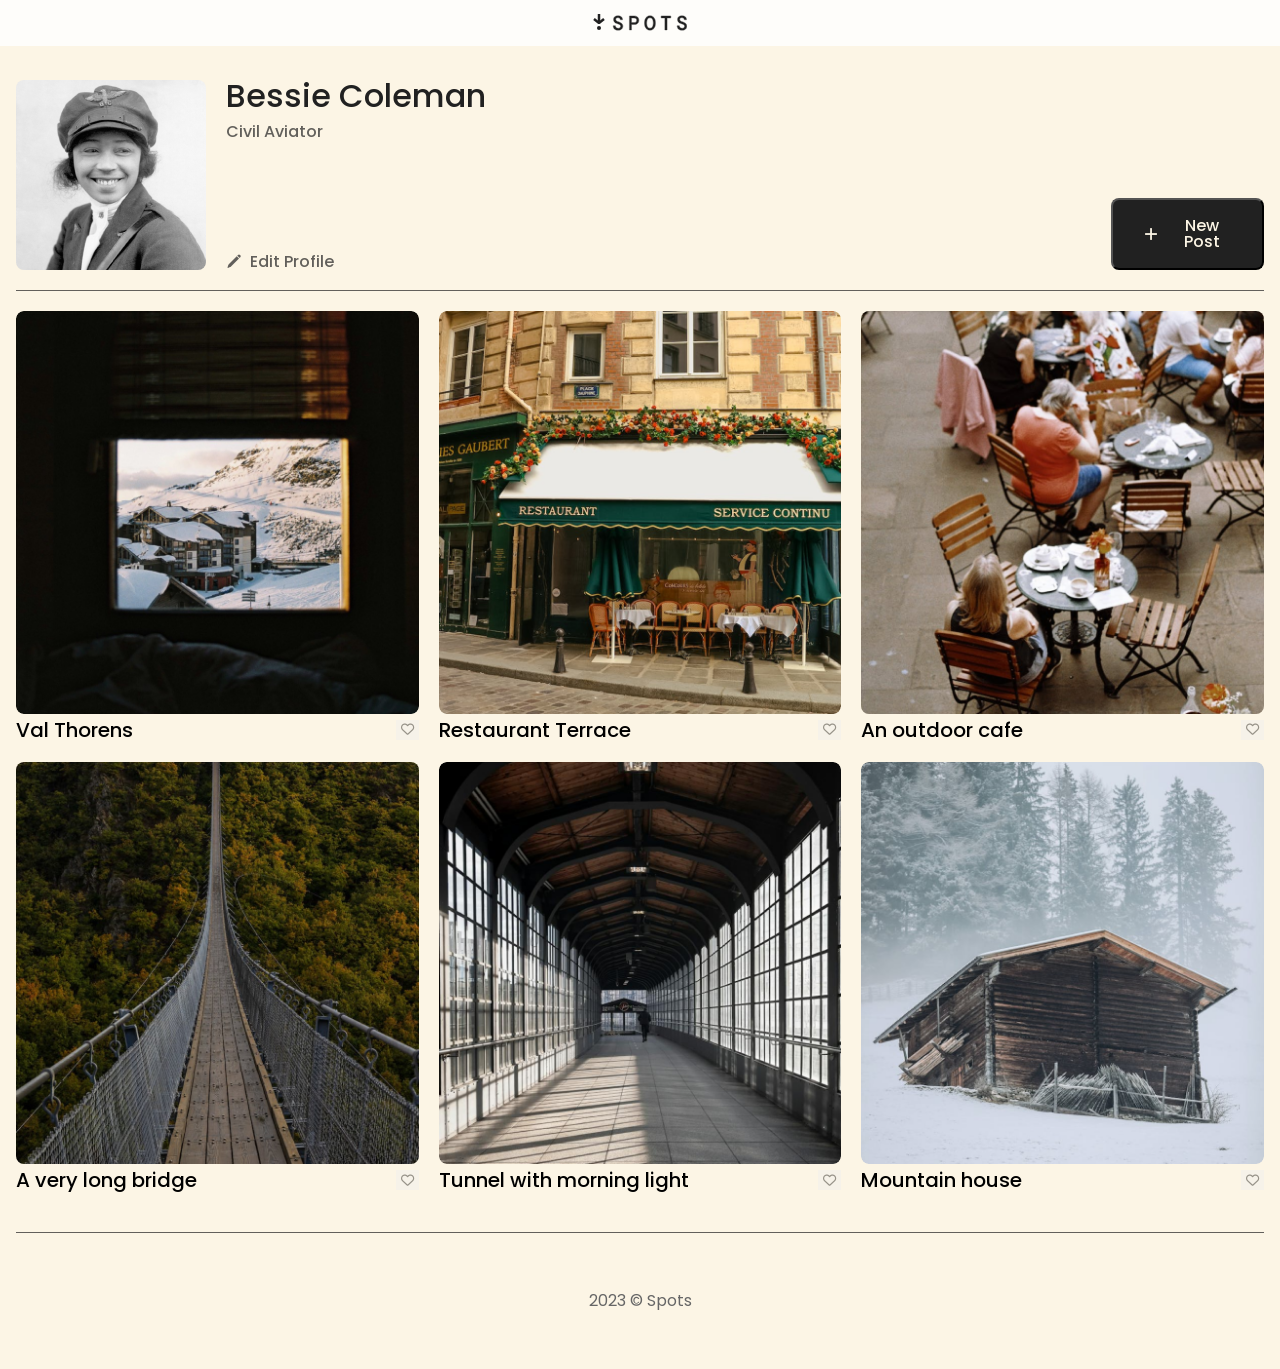
==== index.html @ f9b8aed2 "Review project (#8) * first commit  * ui update  * media queries" ====
<!DOCTYPE html>
<html lang="en">
<head>
    <meta charset="UTF-8">
    <meta name="viewport" content="width=device-width, initial-scale=1.0">
    <link rel="stylesheet" href="styles.css">
    <link href="https://fonts.googleapis.com/css2?family=Poppins:ital,wght@0,100;0,200;0,300;0,400;0,500;0,600;0,700;0,800;0,900;1,100;1,200;1,300;1,400;1,500;1,600;1,700;1,800;1,900&display=swap" rel="stylesheet">
    <link href="https://cdnjs.cloudflare.com/ajax/libs/font-awesome/6.4.0/css/all.min.css" rel="stylesheet">
    <title>SPOTS APP</title>
</head>

<body>
    <div class="header">
        <img src="./circle17icons/logo/Logo.svg" alt="cross">
    </div>

    <main class="container">
        <div class="profile-container">
            <div class="profile-card">
                <div class="profile-img">
                    <img src="./circle17icons/image icon(header)/image.png" alt="Bessie Coleman">
                </div>
                <div class="profile-info">
                    <div class="profile-name">
                        <h2 class="multiline-ellipsis">Bessie Coleman</h2>
                        <p class="multiline-ellipsis">Civil Aviator</p>
                    </div>
                    <a class="edit-link" href="#"><img src="./circle17icons/edit icon/edit icon.png" alt="edit"> <span>Edit Profile</span></a>
                </div>
            </div>
    
            <button class="new-post-button"> <img src="./circle17icons/plus icon/plus sign.png" alt="plus sign"> <span>New Post</span></button>
        </div>

    </main>

    <section class="container">
        <div class="posts-container">
            <div class="post-card">
                <div class="post-card-img">
                    <img src="./CIRCLE 17 PICTURES/PICTURES/Mask group.png" alt="post-1" class="post-img">
                </div>
                <div class="title-container">
                    <p class="post-name">Val Thorens</p>
                    <button class="like-btn"><i class="far fa-heart"></i></button>
                </div>
            </div>
            <div class="post-card">
                <div class="post-card-img">
                    <img src="./CIRCLE 17 PICTURES/PICTURES/Restaurant terrace.png" alt="post-2" class="post-img">
                </div>
                <div class="title-container">
                    <p class="post-name">Restaurant Terrace</p>
                    <button class="like-btn"><i class="far fa-heart"></i></button>
                </div>
            </div>
            <div class="post-card">
                <div class="post-card-img">
                    <img src="./CIRCLE 17 PICTURES/PICTURES/An outdoor cafe.png" alt="post-3" class="post-img">
                </div>
                <div class="title-container">
                    <p class="post-name">An outdoor cafe</p>
                    <button class="like-btn"><i class="far fa-heart"></i></button>
                </div>
            </div>
            <div class="post-card">
                <div class="post-card-img">
                    <img src="./CIRCLE 17 PICTURES/PICTURES/A very long bridge.png" alt="post-4" class="post-img">
                </div>
                <div class="title-container">
                    <p class="post-name">A very long bridge</p>
                    <button class="like-btn"><i class="far fa-heart"></i></button>
                </div>
            </div>
            <div class="post-card">
                <div class="post-card-img">
                    <img src="./CIRCLE 17 PICTURES/PICTURES/Tunnel with morning light.png" alt="post-5" class="post-img">                
                </div>
                <div class="title-container">
                    <p class="post-name">Tunnel with morning light</p>
                    <button class="like-btn"><i class="far fa-heart"></i></button>
                </div>
            </div>
            <div class=post-card>
                <div class="post-card-img">
                    <img src="./CIRCLE 17 PICTURES/PICTURES/Mountain house.png" alt="post-6" class="post-img">
                </div>
                <div class="title-container">
                    <p class="post-name">Mountain house</p>
                    <button class="like-btn"><i class="far fa-heart"></i></button>
                </div>
            </div>
        </div>
    </section>
    
    <footer>
        <div class="footer">
            <p>2023 &copy; Spots</p>
        </div>
    </footer>
    
</body>

</html>
---- styles.css ----
* {
  margin: 0;
  padding: 0;
  box-sizing: border-box;
}

:root {
  --common-font: "Poppins", sans-serif;
}

body {
  background-color: rgba(252, 245, 229, 1);
}

.header {
  margin-bottom: 34px;
  background-color: rgba(255, 255, 255, 0.8);
  border-bottom: 1px;
}

.header img {
  display: block;
  margin: auto;
  padding: 10px 80px;
}

.container {
  max-width: 1280px;
  margin: 0 auto;
  padding: 0 16px;
}

.profile-container {
  padding-bottom: 20px;
  display: flex;
  justify-content: space-between;
  border-bottom: 1px solid rgba(33, 33, 33, 0.7);
}

.profile-card {
  display: flex;
  gap: 20px;
}

.profile-img {
  max-width: 190px;
  max-height: 190px;
  min-width: 80px;
  min-height: 80px;
}

.profile-img img {
  width: 100%;
  height: 100%;
  border-radius: 8px;
}

.profile-info {
  display: flex;
  flex-direction: column;
  justify-content: space-between;
}

.profile-name {
  display: flex;
  flex-direction: column;
  gap: 12px;
  font-family: var(--common-font);
}

.profile-name h2 {
  max-width: 350px;
  font-weight: 500;
  font-size: 32px;
  line-height: 100%;
  color: rgba(33, 33, 33, 1);
}

.profile-name p {
  max-width: 350px;
  font-weight: 500;
  font-size: 16px;
  line-height: 100%;
  color: rgba(33, 33, 33, 0.7);
}

.multiline-ellipsis {
  display: -webkit-box;
  -webkit-line-clamp: 3;
  -webkit-box-orient: vertical;
  overflow: hidden;
  text-overflow: ellipsis;
}

.edit-link {
  display: flex;
  gap: 8px;
  opacity: 70%;
  text-decoration: none;
}

.edit-link span {
  font-family: var(--common-font);
  font-weight: 500;
  font-size: 16px;
  line-height: 100%;
  color: rgba(33, 33, 33, 1);
}

.edit-link:hover {
  color: #000;
  opacity: 100%;
  transition: ease-in-out 0.2s;
}

.new-post-button {
  padding: 18px 24px 18px 32px;
  align-self: flex-end;
  display: flex;
  gap: 8px;
  align-items: center;
  justify-content: center;
  background-color: #212121;
  color: #fff;
  border-radius: 8px;
  cursor: pointer;
}

.new-post-button:hover {
  opacity: 80%;
  transition: ease-in-out 0.2s;
}

.new-post-button span {
  width: 73px;
  font-family: var(--common-font);
  font-weight: 500;
  font-size: 16px;
  line-height: 100%;
  color: #fcf5e5;
  text-decoration: none;
}

.new-post-button img {
  width: 12px;
  height: 12px;
}


/* Main container */
.posts-container {
  padding: 20px 0 40px;
  display: grid;
  grid-template-columns: repeat(auto-fit, minmax(300px,1fr));
  border-bottom: 1px solid rgba(33, 33, 33, 0.7);
  gap: 20px;
}

.post-img {
  border-radius: 8px;
}

.post-img {
  width: 100%;
  height: 100%;
  border-radius: 8px;
}

.title-container {
  display: flex;
  justify-content: space-between;
  gap: 12px;
}

.like-btn {
  width: 23px;
  height: 20px;
  opacity: 40%;
  align-self: center;
  border: none;
}

.like-btn:hover {
  opacity: 100%;
}

.post-name {
  font-family: var(--common-font);
  font-size: 20px;
  font-weight: 500;
  line-height: 120%;
}

/* Footer styling */
footer {
margin: 60px auto;
color: #666;
text-align: center;
font-family: var(--common-font);
font-weight: 400;
font-size: 16px;
line-height: 100%;
}

/* media queries for mobile responsiveness */

@media screen and (max-width: 560px) {
  .profile-container {
    flex-direction: column;
    align-items: center;
    gap: 12px;
  }
  
  .profile-card {
    flex-direction: column;
    align-items: center;
  }

  .profile-info {
    align-items: center;
    gap: 30px;
  }

  .profile-name {
    align-items: center;
    text-align: center;
  }

  .profile-name h2 {
    font-size: 20px;
  }

  .new-post-button {
    width: 100%;
  }
}

@media screen and (max-width: 414px) {
  .posts-container {
    grid-template-columns: 1fr;
  }
  
  .post-name {
    font-size: 16px;
  }
}
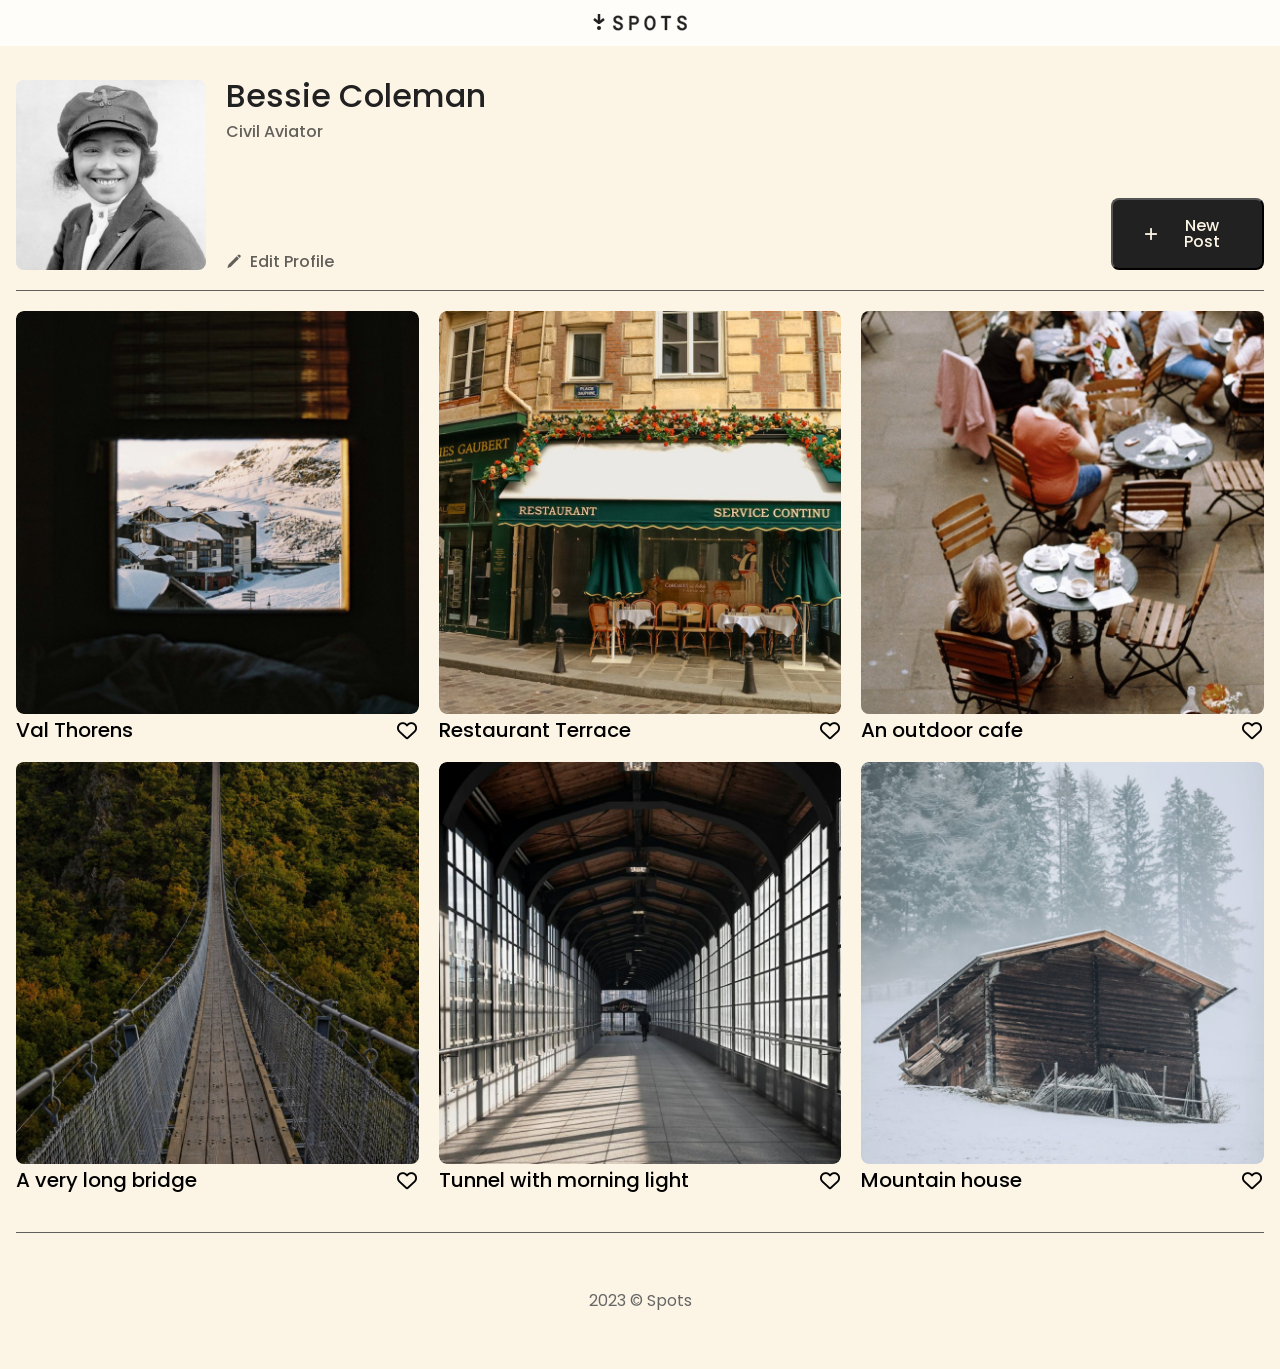
==== commit 2c59a015: "Made some changes to the like icon to fix the background and also added the toggle for the heart (#1" ====
--- a/index.html
+++ b/index.html
@@ -42,7 +42,8 @@
                 </div>
                 <div class="title-container">
                     <p class="post-name">Val Thorens</p>
-                    <button class="like-btn"><i class="far fa-heart"></i></button>
+                    <button class="like-btn"><i class="fa-regular fa-heart like-btn"></i>
+</button>
                 </div>
             </div>
             <div class="post-card">
@@ -51,7 +52,8 @@
                 </div>
                 <div class="title-container">
                     <p class="post-name">Restaurant Terrace</p>
-                    <button class="like-btn"><i class="far fa-heart"></i></button>
+                    <button class="like-btn"><i class="fa-regular fa-heart like-btn"></i>
+</button>
                 </div>
             </div>
             <div class="post-card">
@@ -60,7 +62,8 @@
                 </div>
                 <div class="title-container">
                     <p class="post-name">An outdoor cafe</p>
-                    <button class="like-btn"><i class="far fa-heart"></i></button>
+                    <button class="like-btn"><i class="fa-regular fa-heart like-btn"></i>
+</button>
                 </div>
             </div>
             <div class="post-card">
@@ -69,7 +72,8 @@
                 </div>
                 <div class="title-container">
                     <p class="post-name">A very long bridge</p>
-                    <button class="like-btn"><i class="far fa-heart"></i></button>
+                    <button class="like-btn"><i class="fa-regular fa-heart like-btn"></i>
+</button>
                 </div>
             </div>
             <div class="post-card">
@@ -78,7 +82,8 @@
                 </div>
                 <div class="title-container">
                     <p class="post-name">Tunnel with morning light</p>
-                    <button class="like-btn"><i class="far fa-heart"></i></button>
+                    <button class="like-btn"><i class="fa-regular fa-heart like-btn"></i>
+</button>
                 </div>
             </div>
             <div class=post-card>
@@ -87,7 +92,8 @@
                 </div>
                 <div class="title-container">
                     <p class="post-name">Mountain house</p>
-                    <button class="like-btn"><i class="far fa-heart"></i></button>
+                    <button class="like-btn"><i class="fa-regular fa-heart like-btn"></i>
+</button>
                 </div>
             </div>
         </div>
@@ -98,7 +104,6 @@
             <p>2023 &copy; Spots</p>
         </div>
     </footer>
-    
-</body>
-
-</html>+    <script src="script.js"></script>
+    </body>
+    </html>
--- a/styles.css
+++ b/styles.css
@@ -176,9 +176,10 @@
 .like-btn {
   width: 23px;
   height: 20px;
-  opacity: 40%;
-  align-self: center;
+  align-self: center; /* removed the opacity feature to make it stay red after it has been clicked */
   border: none;
+  background:none;
+  font-size: 20px;
 }
 
 .like-btn:hover {
@@ -245,3 +246,10 @@
     font-size: 16px;
   }
 }
+
+
+
+
+
+
+
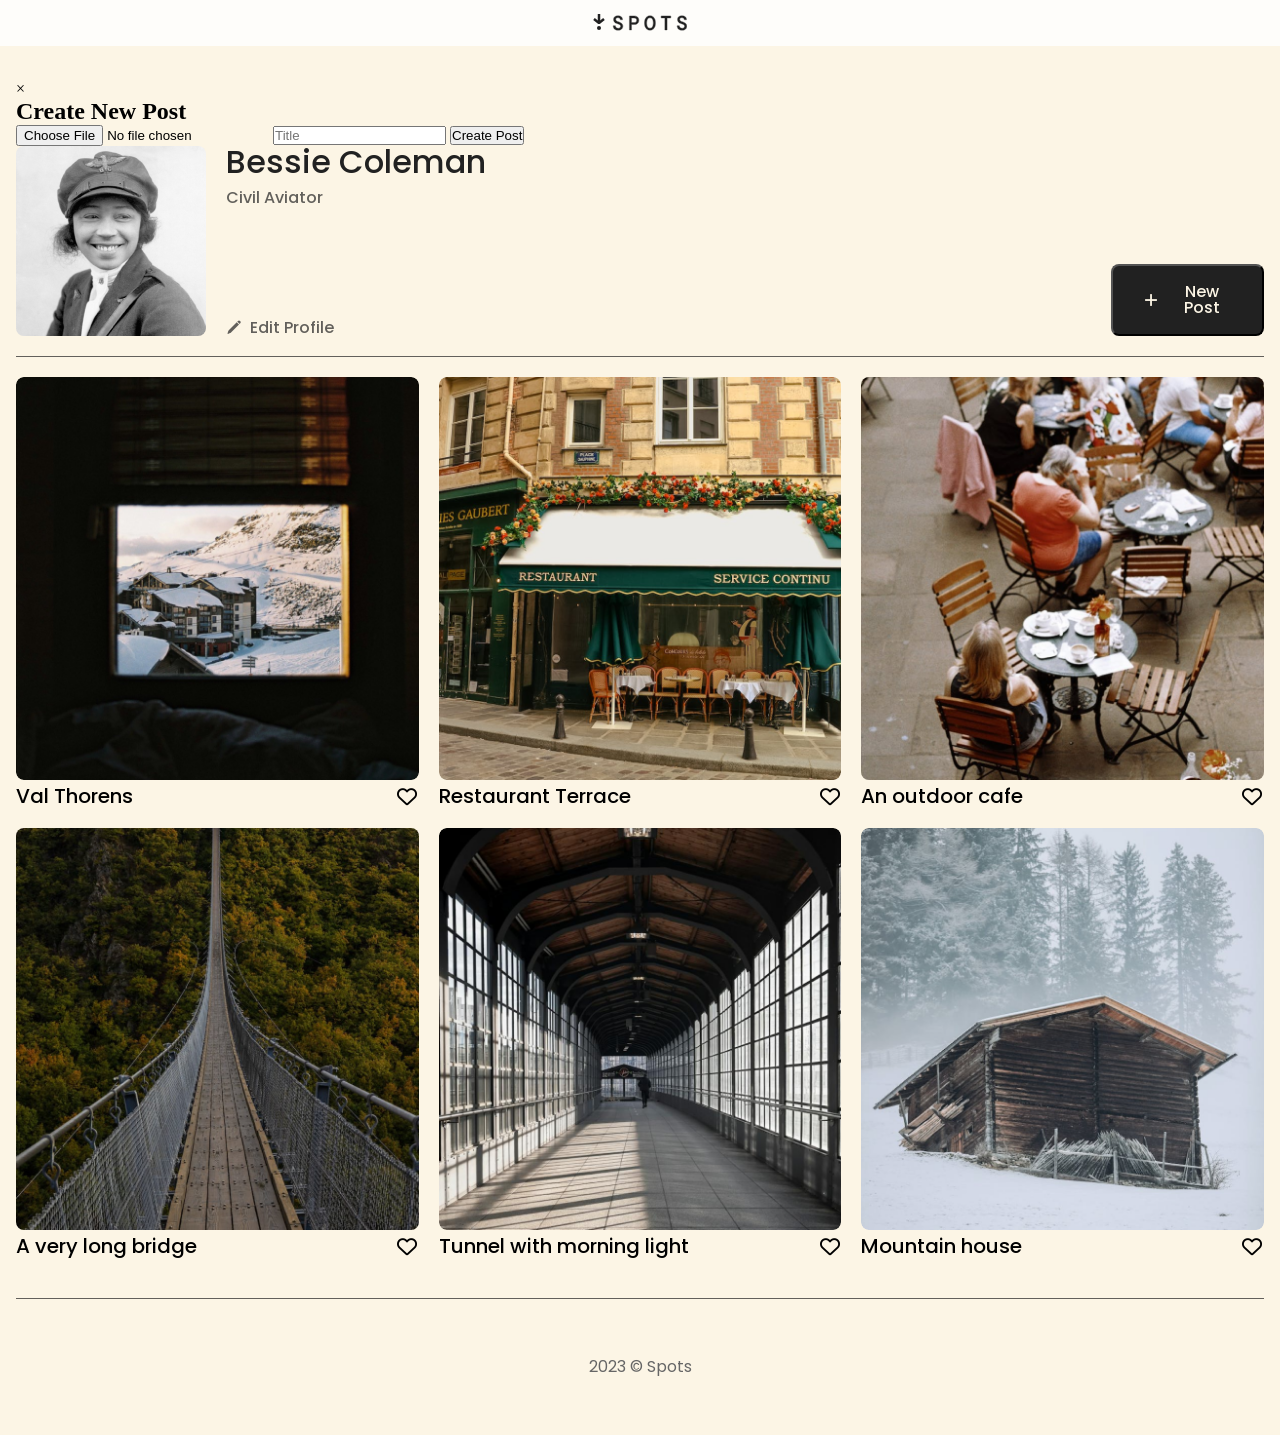
==== commit e9befb51: "html code for new posts added (#10)" ====
--- a/index.html
+++ b/index.html
@@ -15,6 +15,18 @@
     </div>
 
     <main class="container">
+        <!-- New Post Modal -->
+    <div id="newPostModal" class="modal">
+        <div class="modal-content">
+            <span class="close">&times;</span>
+            <h2>Create New Post</h2>
+            <form id="newPostForm">
+                <input type="file" id="postImage" accept="image/*" required>
+                <input type="text" id="postTitle" placeholder="Title" required>
+                <button type="submit">Create Post</button>
+            </form>
+        </div>
+    </div>
         <div class="profile-container">
             <div class="profile-card">
                 <div class="profile-img">
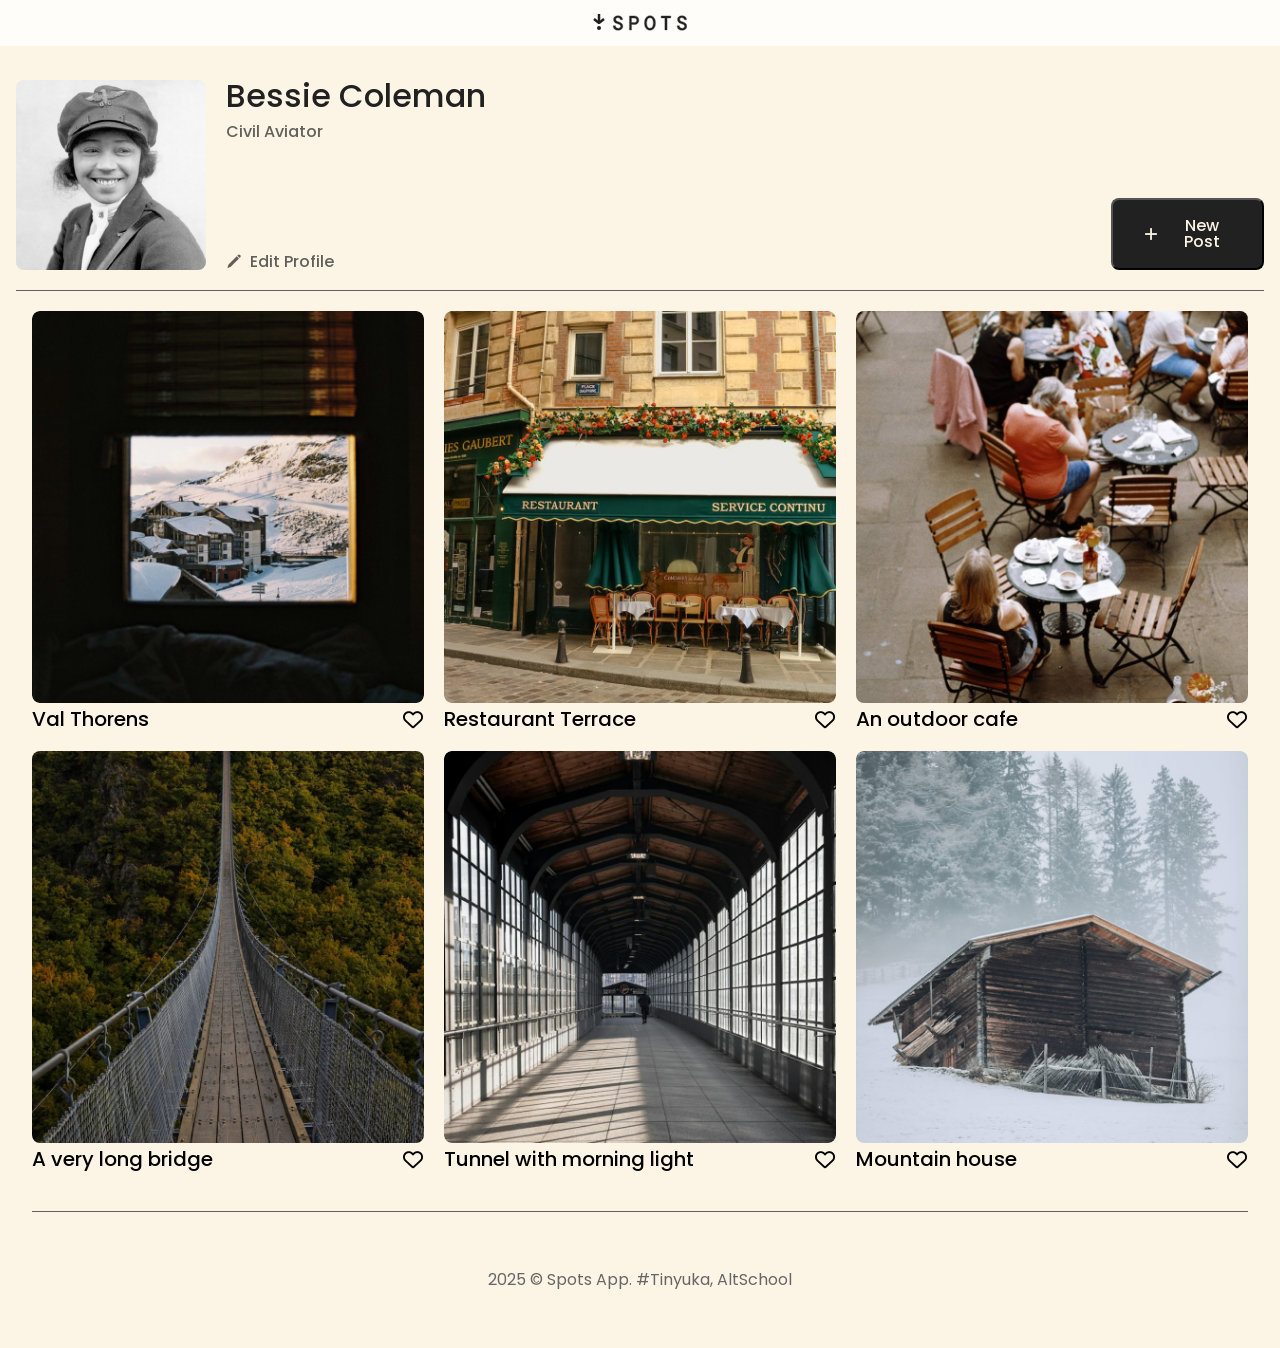
==== commit c4296ac8: "Newpostbtn/fix (#15) * added new post functionality  * fixed modal not working for new post btn  * u" ====
--- a/index.html
+++ b/index.html
@@ -3,50 +3,43 @@
 <head>
     <meta charset="UTF-8">
     <meta name="viewport" content="width=device-width, initial-scale=1.0">
-    <link rel="stylesheet" href="styles.css">
-    <link href="https://fonts.googleapis.com/css2?family=Poppins:ital,wght@0,100;0,200;0,300;0,400;0,500;0,600;0,700;0,800;0,900;1,100;1,200;1,300;1,400;1,500;1,600;1,700;1,800;1,900&display=swap" rel="stylesheet">
-    <link href="https://cdnjs.cloudflare.com/ajax/libs/font-awesome/6.4.0/css/all.min.css" rel="stylesheet">
+    <link rel="stylesheet" href="https://cdnjs.cloudflare.com/ajax/libs/font-awesome/6.4.0/css/all.min.css">
+    <link href="https://fonts.googleapis.com/css2?family=Poppins:wght@100;900&display=swap" rel="stylesheet">
+    <link rel="stylesheet" href="./styles.css">
     <title>SPOTS APP</title>
 </head>
-
 <body>
     <div class="header">
-        <img src="./circle17icons/logo/Logo.svg" alt="cross">
+        <img src="./circle17icons/logo/Logo.svg" alt="Spots Logo">
     </div>
 
     <main class="container">
-        <!-- New Post Modal -->
-    <div id="newPostModal" class="modal">
-        <div class="modal-content">
-            <span class="close">&times;</span>
-            <h2>Create New Post</h2>
-            <form id="newPostForm">
-                <input type="file" id="postImage" accept="image/*" required>
-                <input type="text" id="postTitle" placeholder="Title" required>
-                <button type="submit">Create Post</button>
-            </form>
-        </div>
-    </div>
         <div class="profile-container">
             <div class="profile-card">
                 <div class="profile-img">
-                    <img src="./circle17icons/image icon(header)/image.png" alt="Bessie Coleman">
+                    <img src="./circle17icons/image icon(header)/image.png" alt="Profile Image">
                 </div>
                 <div class="profile-info">
                     <div class="profile-name">
                         <h2 class="multiline-ellipsis">Bessie Coleman</h2>
                         <p class="multiline-ellipsis">Civil Aviator</p>
                     </div>
-                    <a class="edit-link" href="#"><img src="./circle17icons/edit icon/edit icon.png" alt="edit"> <span>Edit Profile</span></a>
+                    <!-- Edit profile link -->
+                    <a class="edit-link" href="#" id="editProfileBtn">
+                        <img src="./circle17icons/edit icon/edit icon.png" alt="Edit Icon">
+                        <span>Edit Profile</span>
+                    </a>
                 </div>
             </div>
-    
-            <button class="new-post-button"> <img src="./circle17icons/plus icon/plus sign.png" alt="plus sign"> <span>New Post</span></button>
+            <!-- New Post Btn -->
+            <button class="new-post-button" id="newPostBtn">
+                <img src="./circle17icons/plus icon/plus sign.png" alt="Plus Icon">
+                <span>New Post</span>
+            </button>
         </div>
 
-    </main>
-
-    <section class="container">
+        <!-- This part needs to be deleted -->
+<section class="container">
         <div class="posts-container">
             <div class="post-card">
                 <div class="post-card-img">
@@ -110,12 +103,31 @@
             </div>
         </div>
     </section>
-    
+<!-- End of section to be deleted -->
+
+
+
+        <!-- New Post Modal -->
+    <div id="newPostModal" class="modal">
+        <div class="modal-content">
+            <span class="close">&times;</span>
+
+            <!-- Create New Post -->
+            <h2>Create New Post</h2>
+            <form id="newPostForm">
+                <input type="file" id="postImage" accept="image/*" required>
+                <input type="text" id="postTitle" placeholder="Title" required>
+                <button type="submit">Create Post</button>
+            </form>
+        </div>
+    </div>
+
     <footer>
         <div class="footer">
-            <p>2023 &copy; Spots</p>
+            <p>2025 &copy; Spots App. #Tinyuka, AltSchool</p>
         </div>
     </footer>
-    <script src="script.js"></script>
-    </body>
-    </html>+
+    <script src="./script.js"></script>
+</body>
+</html>
--- a/styles.css
+++ b/styles.css
@@ -87,7 +87,7 @@
 
 .multiline-ellipsis {
   display: -webkit-box;
-  -webkit-line-clamp: 3;
+  -webkit-line-lamp: 3;
   -webkit-box-orient: vertical;
   overflow: hidden;
   text-overflow: ellipsis;
@@ -247,9 +247,79 @@
   }
 }
 
-
-
-
-
-
-
+/* Modal Styles */
+        .modal {
+            display: none;
+            position: fixed;
+            z-index: 100;
+            left: 0;
+            top: 0;
+            width: 100%;
+            height: 100%;
+            background-color: rgba(0,0,0,0.7);
+        }
+
+        .modal-content {
+            background-color: #fcf5e5;
+            margin: 10% auto;
+            padding: 25px;
+            border-radius: 8px;
+            width: 90%;
+            max-width: 500px;
+            position: relative;
+        }
+
+        .close {
+            position: absolute;
+            right: 20px;
+            top: 15px;
+            font-size: 28px;
+            font-weight: bold;
+            color: #aaa;
+            cursor: pointer;
+        }
+
+        .close:hover {
+            color: #333;
+        }
+
+        .modal h2 {
+            margin-bottom: 20px;
+            color: #212121;
+        }
+
+        .modal form {
+            display: flex;
+            flex-direction: column;
+            gap: 15px;
+        }
+
+        .modal input {
+            padding: 12px;
+            border: 1px solid #ddd;
+            border-radius: 4px;
+            font-family: inherit;
+        }
+
+        .modal button[type="submit"] {
+            padding: 12px;
+            background-color: #212121;
+            color: white;
+            border: none;
+            border-radius: 4px;
+            cursor: pointer;
+            font-family: inherit;
+        }
+
+        @media (max-width: 768px) {           
+            .modal-content {
+                margin: 20% auto;
+                width: 95%;
+            }
+        }
+
+
+
+
+
+
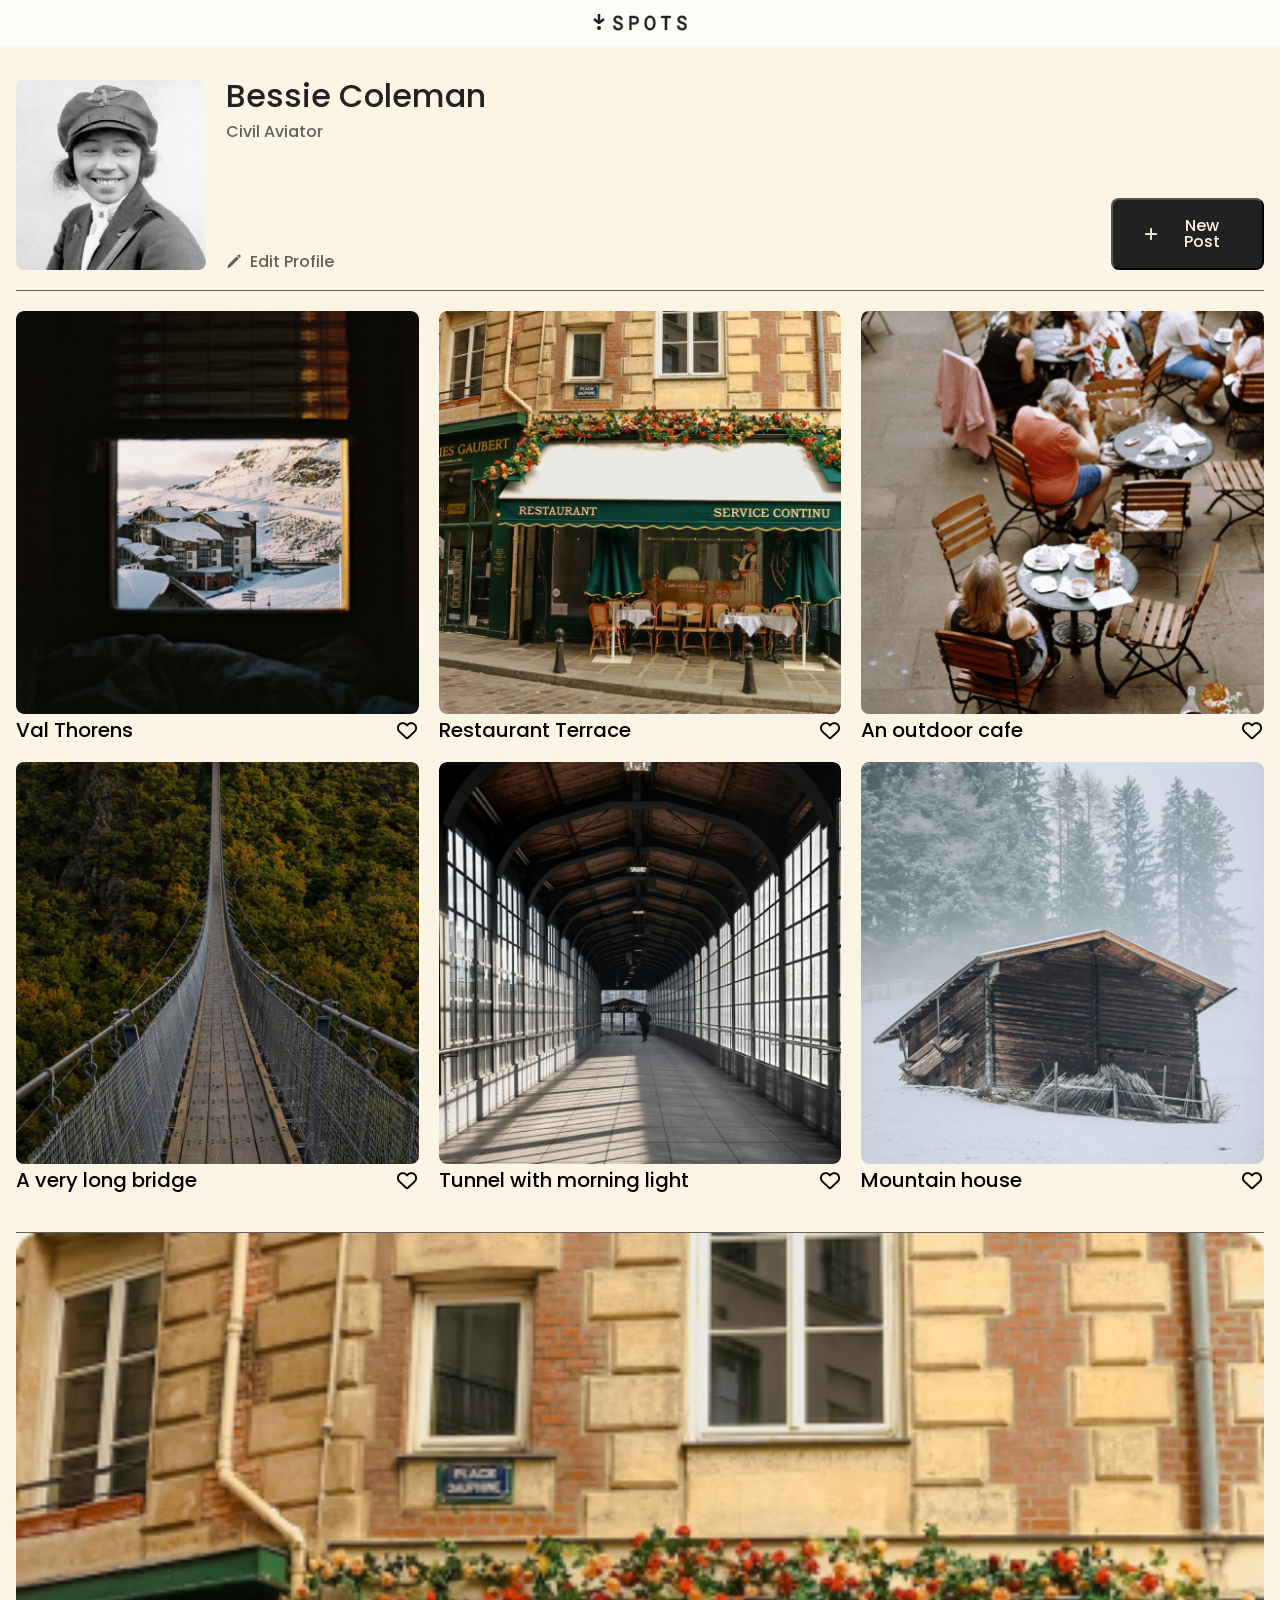
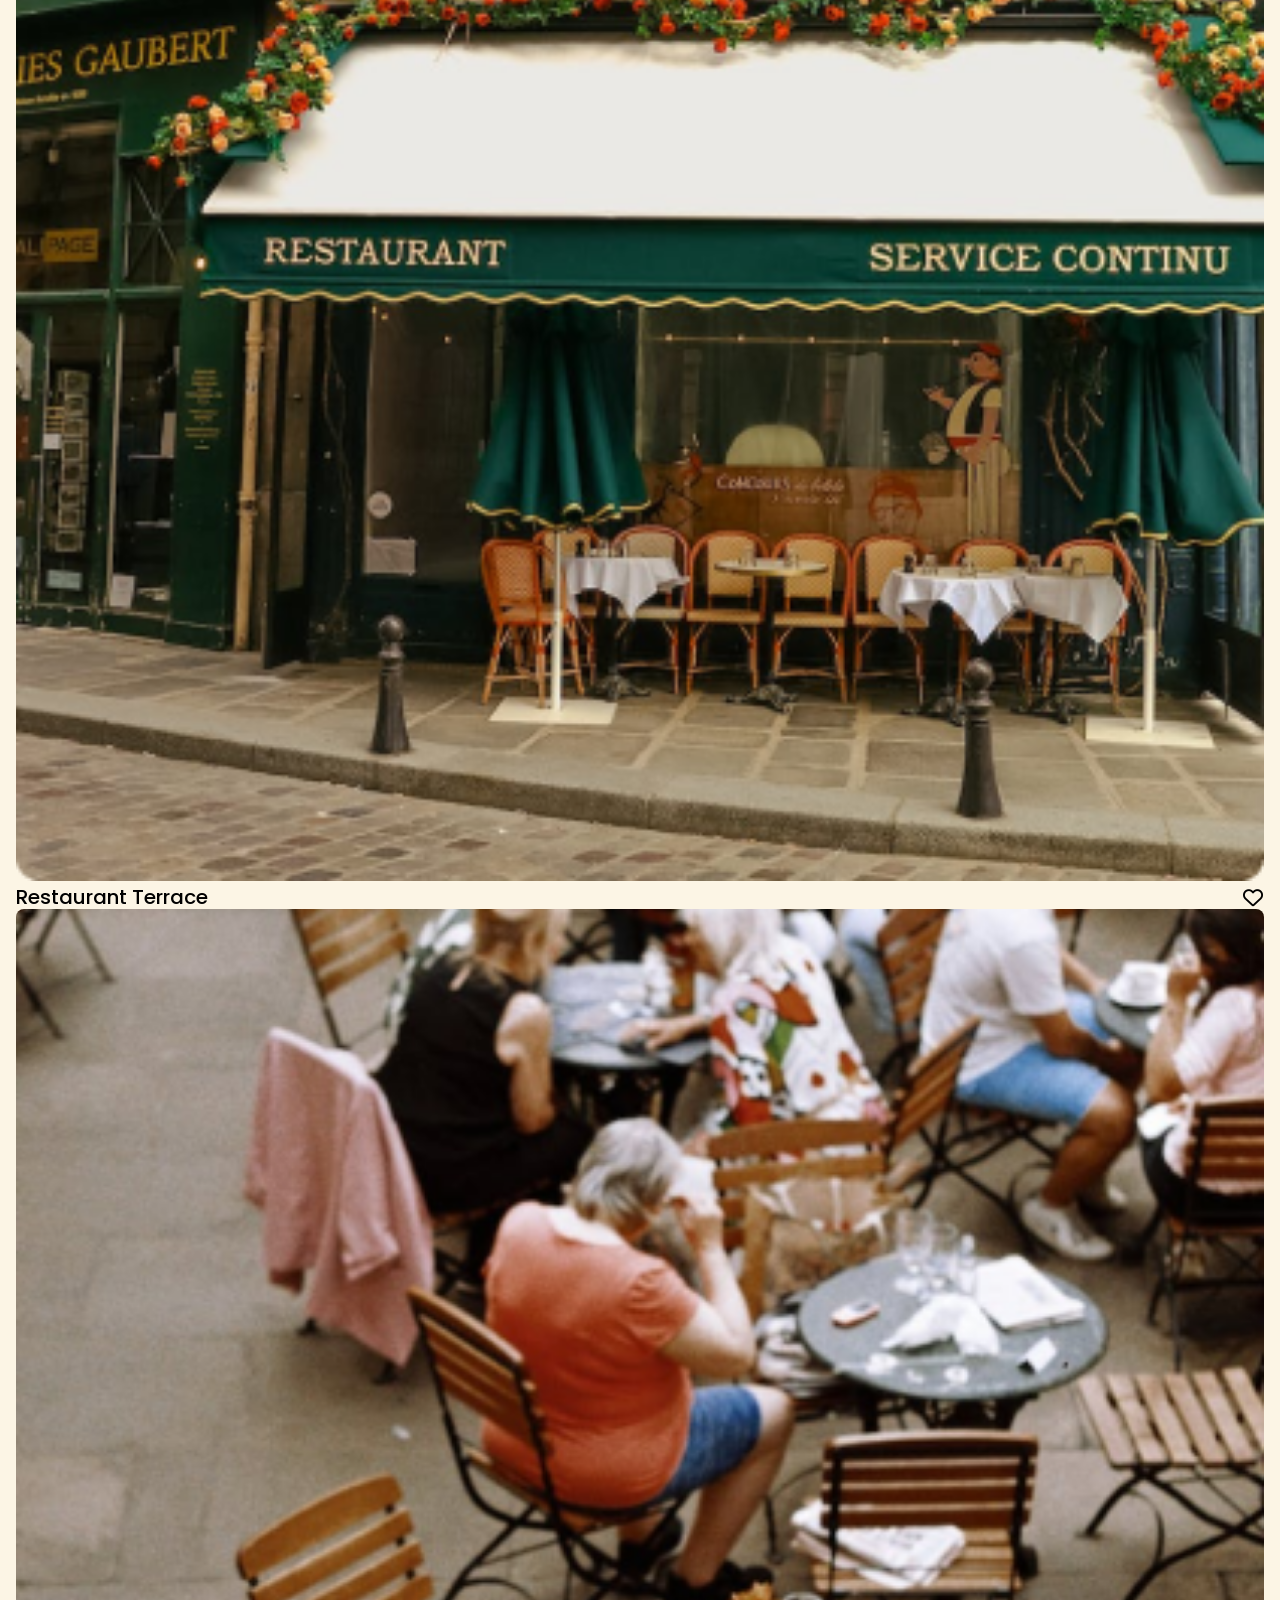
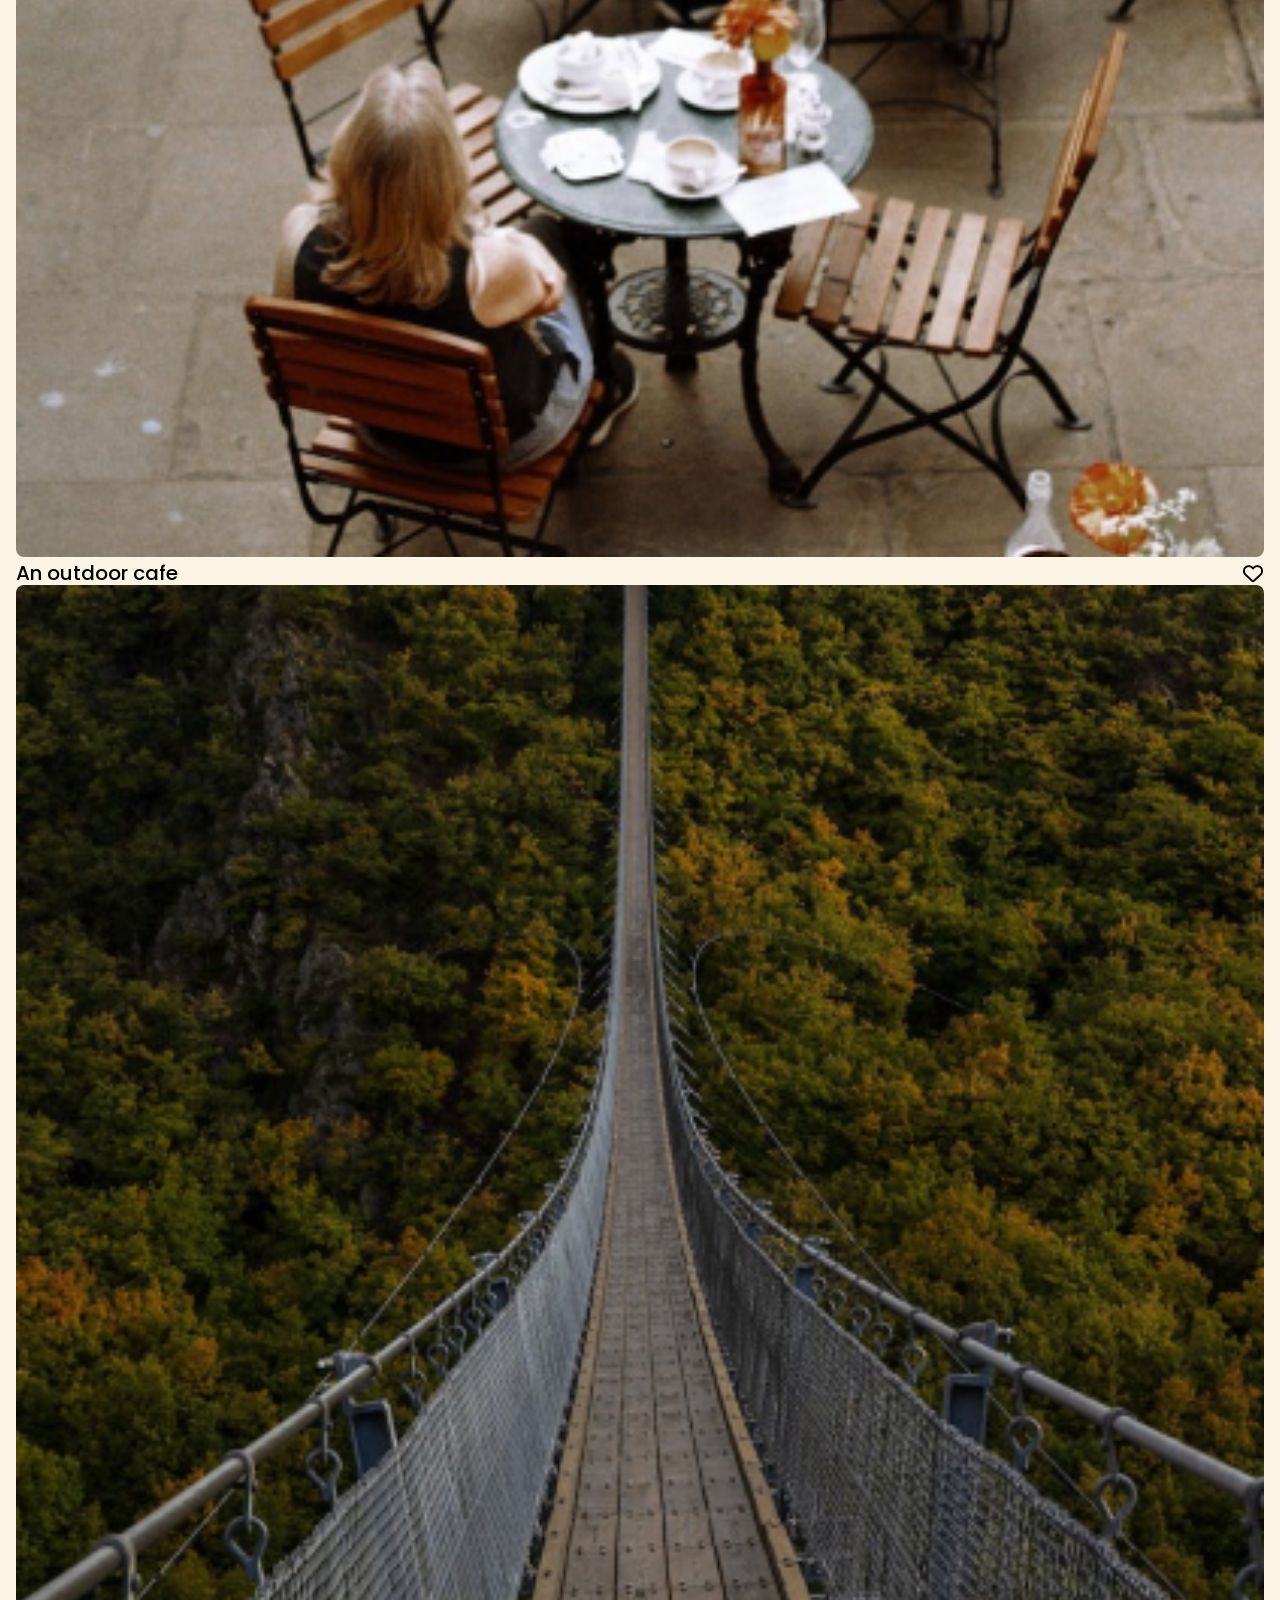
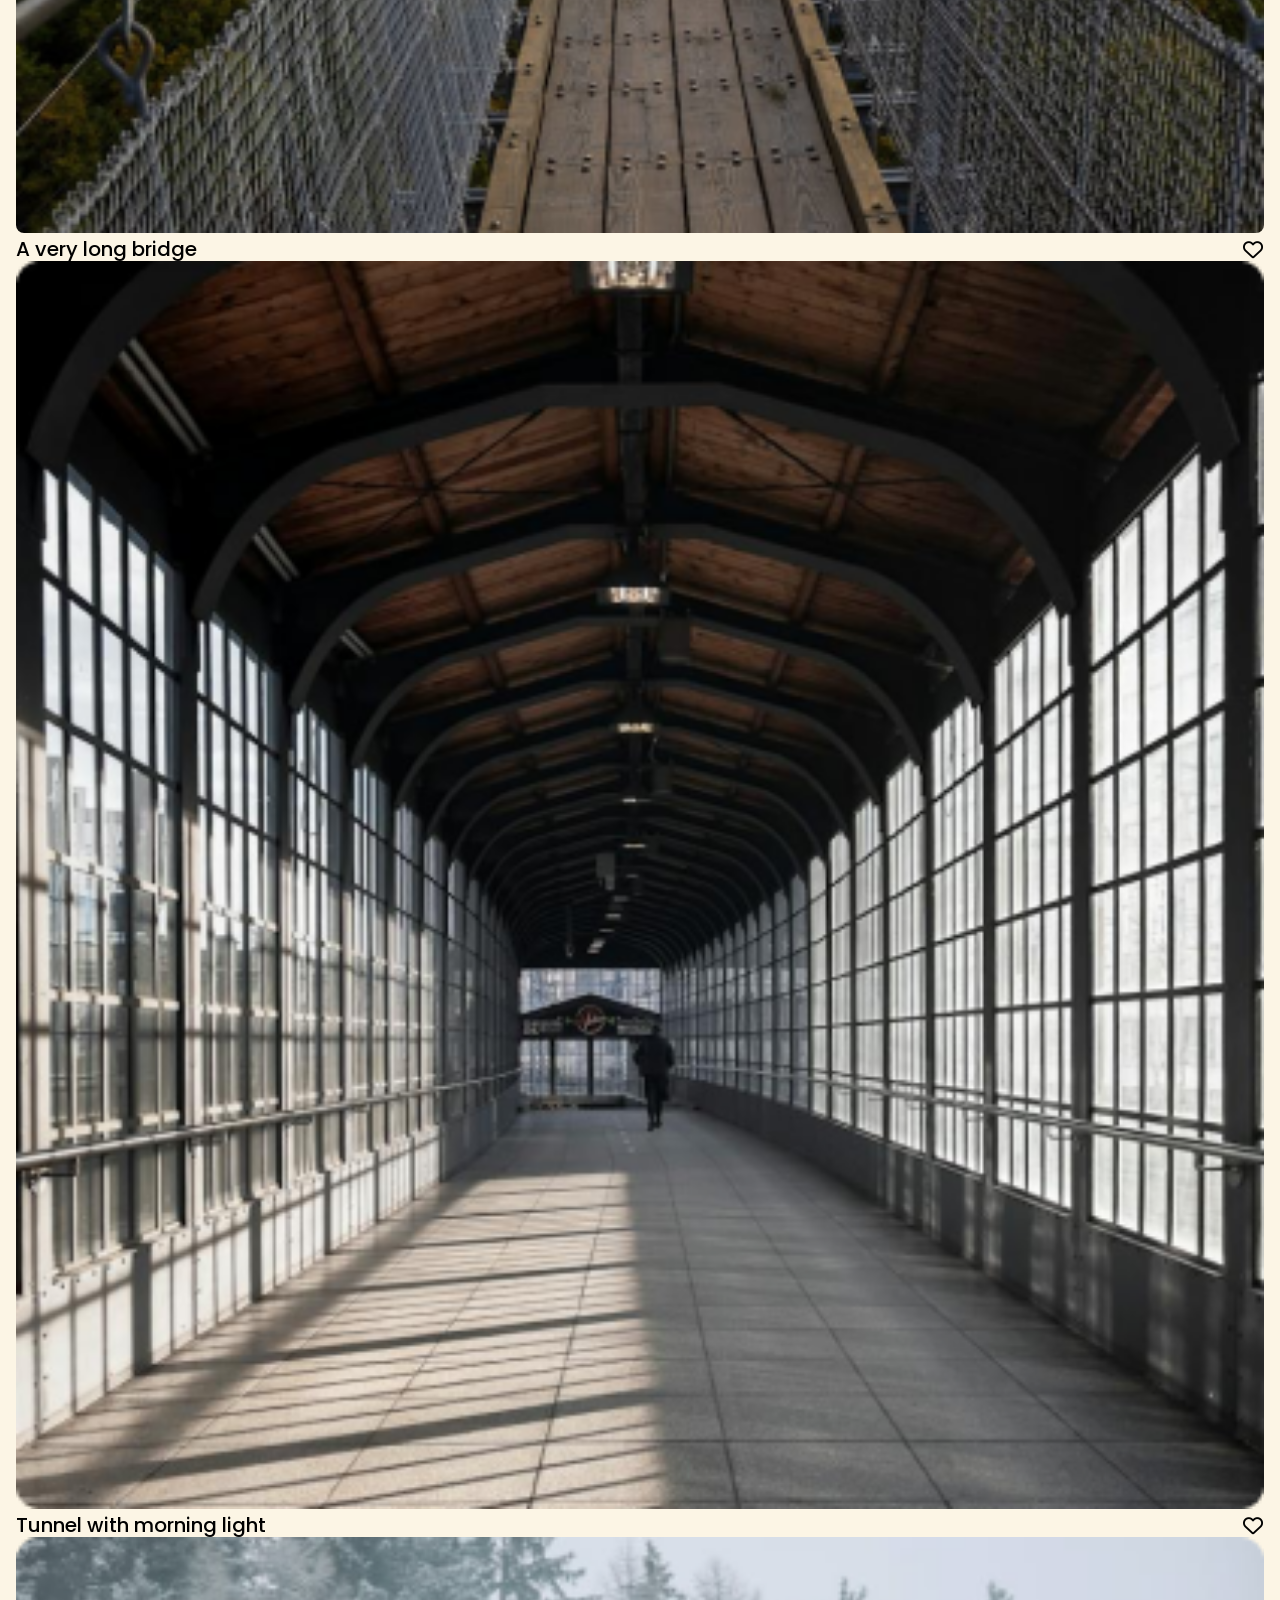
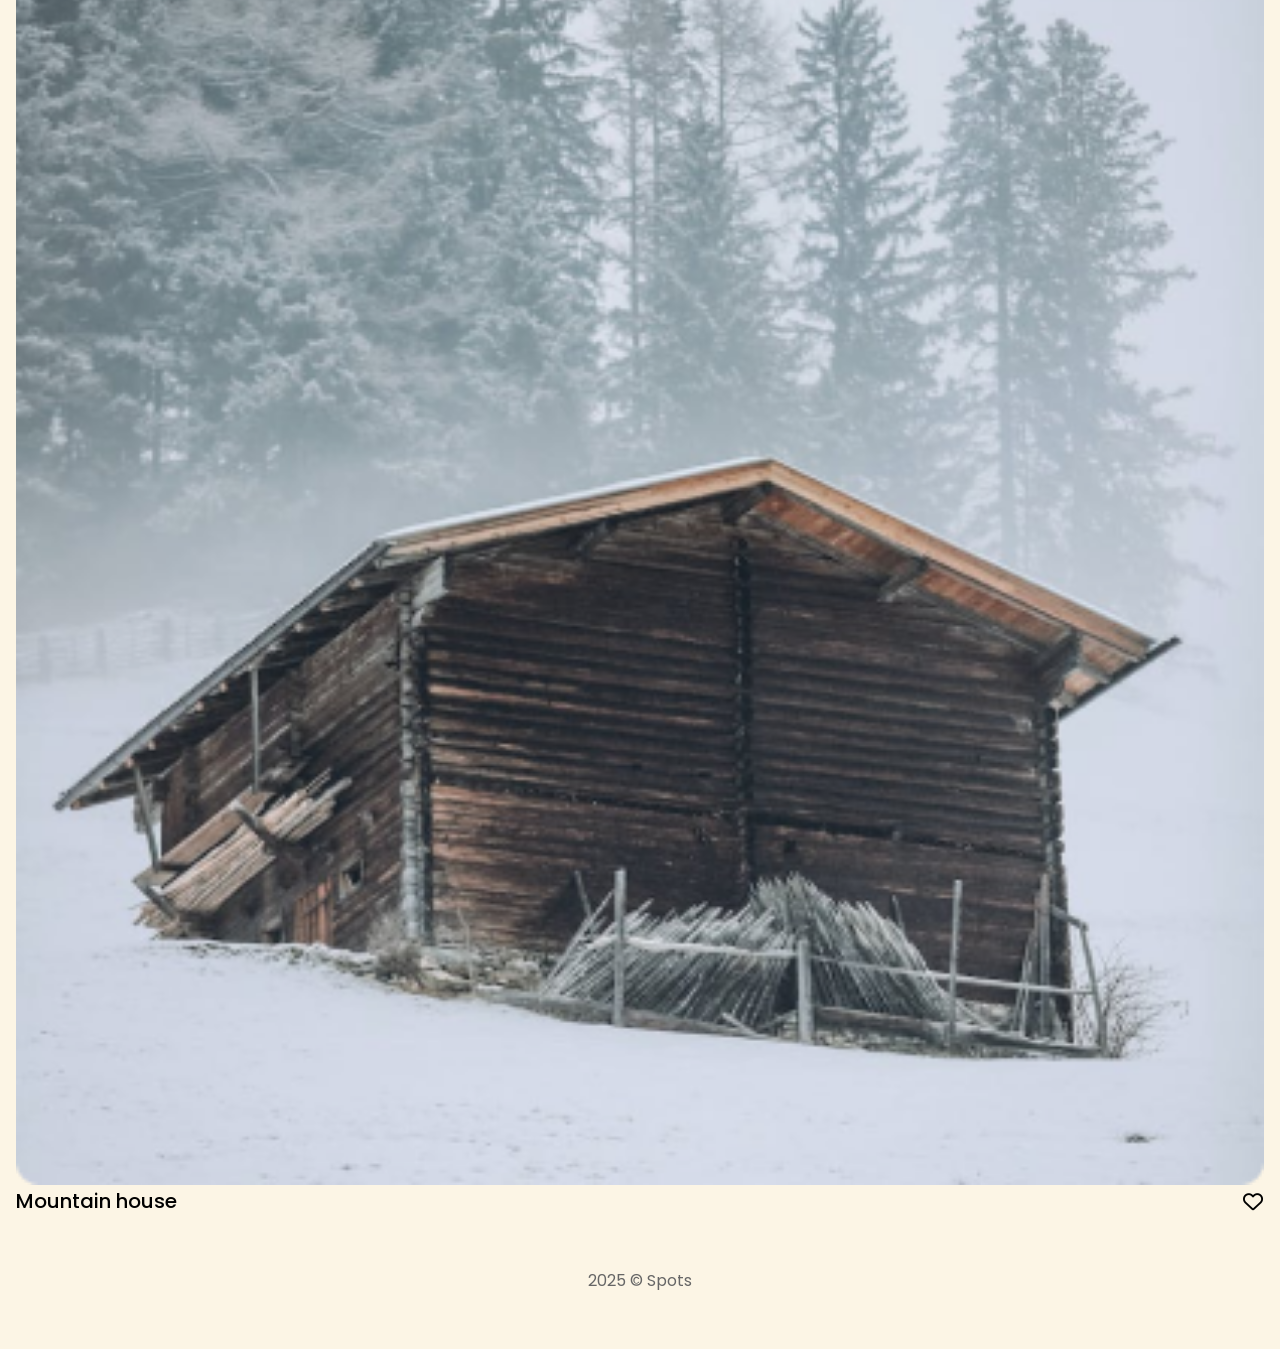
==== commit f7f1aa4d: "Add Image Modal Preview Feature. (#13) * Added image preview  * Resolved merge conflicts  * Resolved" ====
--- a/index.html
+++ b/index.html
@@ -1,16 +1,24 @@
 <!DOCTYPE html>
 <html lang="en">
-<head>
-    <meta charset="UTF-8">
-    <meta name="viewport" content="width=device-width, initial-scale=1.0">
-    <link rel="stylesheet" href="https://cdnjs.cloudflare.com/ajax/libs/font-awesome/6.4.0/css/all.min.css">
-    <link href="https://fonts.googleapis.com/css2?family=Poppins:wght@100;900&display=swap" rel="stylesheet">
-    <link rel="stylesheet" href="./styles.css">
+
+  <head>
+    <meta charset="UTF-8" />
+    <meta name="viewport" content="width=device-width, initial-scale=1.0" />
+    <link rel="stylesheet" href="styles.css" />
+    <link
+      href="https://fonts.googleapis.com/css2?family=Poppins:ital,wght@0,100;0,200;0,300;0,400;0,500;0,600;0,700;0,800;0,900;1,100;1,200;1,300;1,400;1,500;1,600;1,700;1,800;1,900&display=swap"
+      rel="stylesheet"
+    />
+    <link
+      href="https://cdnjs.cloudflare.com/ajax/libs/font-awesome/6.4.0/css/all.min.css"
+      rel="stylesheet"
+    />
     <title>SPOTS APP</title>
-</head>
-<body>
+  </head>
+
+  <body>
     <div class="header">
-        <img src="./circle17icons/logo/Logo.svg" alt="Spots Logo">
+      <img src="./circle17icons/logo/Logo.svg" alt="cross" />
     </div>
 
     <main class="container">
@@ -31,12 +39,13 @@
                     </a>
                 </div>
             </div>
-            <!-- New Post Btn -->
             <button class="new-post-button" id="newPostBtn">
                 <img src="./circle17icons/plus icon/plus sign.png" alt="Plus Icon">
                 <span>New Post</span>
             </button>
-        </div>
+        
+      </div>
+    </main>
 
         <!-- This part needs to be deleted -->
 <section class="container">
@@ -102,6 +111,72 @@
                 </div>
             </div>
         </div>
+        <div class="post-card">
+          <div class="post-card-img">
+            <img
+              src="./CIRCLE 17 PICTURES/PICTURES/Restaurant terrace.png"
+              alt="post-2"
+              class="post-img"
+            />
+          </div>
+          <div class="title-container">
+            <p class="post-name">Restaurant Terrace</p>
+            <button class="like-btn"><i class="far fa-heart"></i></button>
+          </div>
+        </div>
+        <div class="post-card">
+          <div class="post-card-img">
+            <img
+              src="./CIRCLE 17 PICTURES/PICTURES/An outdoor cafe.png"
+              alt="post-3"
+              class="post-img"
+            />
+          </div>
+          <div class="title-container">
+            <p class="post-name">An outdoor cafe</p>
+            <button class="like-btn"><i class="far fa-heart"></i></button>
+          </div>
+        </div>
+        <div class="post-card">
+          <div class="post-card-img">
+            <img
+              src="./CIRCLE 17 PICTURES/PICTURES/A very long bridge.png"
+              alt="post-4"
+              class="post-img"
+            />
+          </div>
+          <div class="title-container">
+            <p class="post-name">A very long bridge</p>
+            <button class="like-btn"><i class="far fa-heart"></i></button>
+          </div>
+        </div>
+        <div class="post-card">
+          <div class="post-card-img">
+            <img
+              src="./CIRCLE 17 PICTURES/PICTURES/Tunnel with morning light.png"
+              alt="post-5"
+              class="post-img"
+            />
+          </div>
+          <div class="title-container">
+            <p class="post-name">Tunnel with morning light</p>
+            <button class="like-btn"><i class="far fa-heart"></i></button>
+          </div>
+        </div>
+        <div class="post-card">
+          <div class="post-card-img">
+            <img
+              src="./CIRCLE 17 PICTURES/PICTURES/Mountain house.png"
+              alt="post-6"
+              class="post-img"
+            />
+          </div>
+          <div class="title-container">
+            <p class="post-name">Mountain house</p>
+            <button class="like-btn"><i class="far fa-heart"></i></button>
+          </div>
+        </div>
+      </div>
     </section>
 <!-- End of section to be deleted -->
 
@@ -124,10 +199,10 @@
 
     <footer>
         <div class="footer">
-            <p>2025 &copy; Spots App. #Tinyuka, AltSchool</p>
+            <p>2025 &copy; Spots</p>
         </div>
     </footer>
 
     <script src="./script.js"></script>
 </body>
-</html>+</html>
--- a/styles.css
+++ b/styles.css
@@ -1,4 +1,3 @@
-
 * {
   margin: 0;
   padding: 0;
@@ -147,12 +146,11 @@
   height: 12px;
 }
 
-
 /* Main container */
 .posts-container {
   padding: 20px 0 40px;
   display: grid;
-  grid-template-columns: repeat(auto-fit, minmax(300px,1fr));
+  grid-template-columns: repeat(auto-fit, minmax(300px, 1fr));
   border-bottom: 1px solid rgba(33, 33, 33, 0.7);
   gap: 20px;
 }
@@ -178,7 +176,7 @@
   height: 20px;
   align-self: center; /* removed the opacity feature to make it stay red after it has been clicked */
   border: none;
-  background:none;
+  background: none;
   font-size: 20px;
 }
 
@@ -195,13 +193,13 @@
 
 /* Footer styling */
 footer {
-margin: 60px auto;
-color: #666;
-text-align: center;
-font-family: var(--common-font);
-font-weight: 400;
-font-size: 16px;
-line-height: 100%;
+  margin: 60px auto;
+  color: #666;
+  text-align: center;
+  font-family: var(--common-font);
+  font-weight: 400;
+  font-size: 16px;
+  line-height: 100%;
 }
 
 /* media queries for mobile responsiveness */
@@ -212,7 +210,7 @@
     align-items: center;
     gap: 12px;
   }
-  
+
   .profile-card {
     flex-direction: column;
     align-items: center;
@@ -241,7 +239,7 @@
   .posts-container {
     grid-template-columns: 1fr;
   }
-  
+
   .post-name {
     font-size: 16px;
   }
@@ -318,8 +316,3 @@
             }
         }
 
-
-
-
-
-
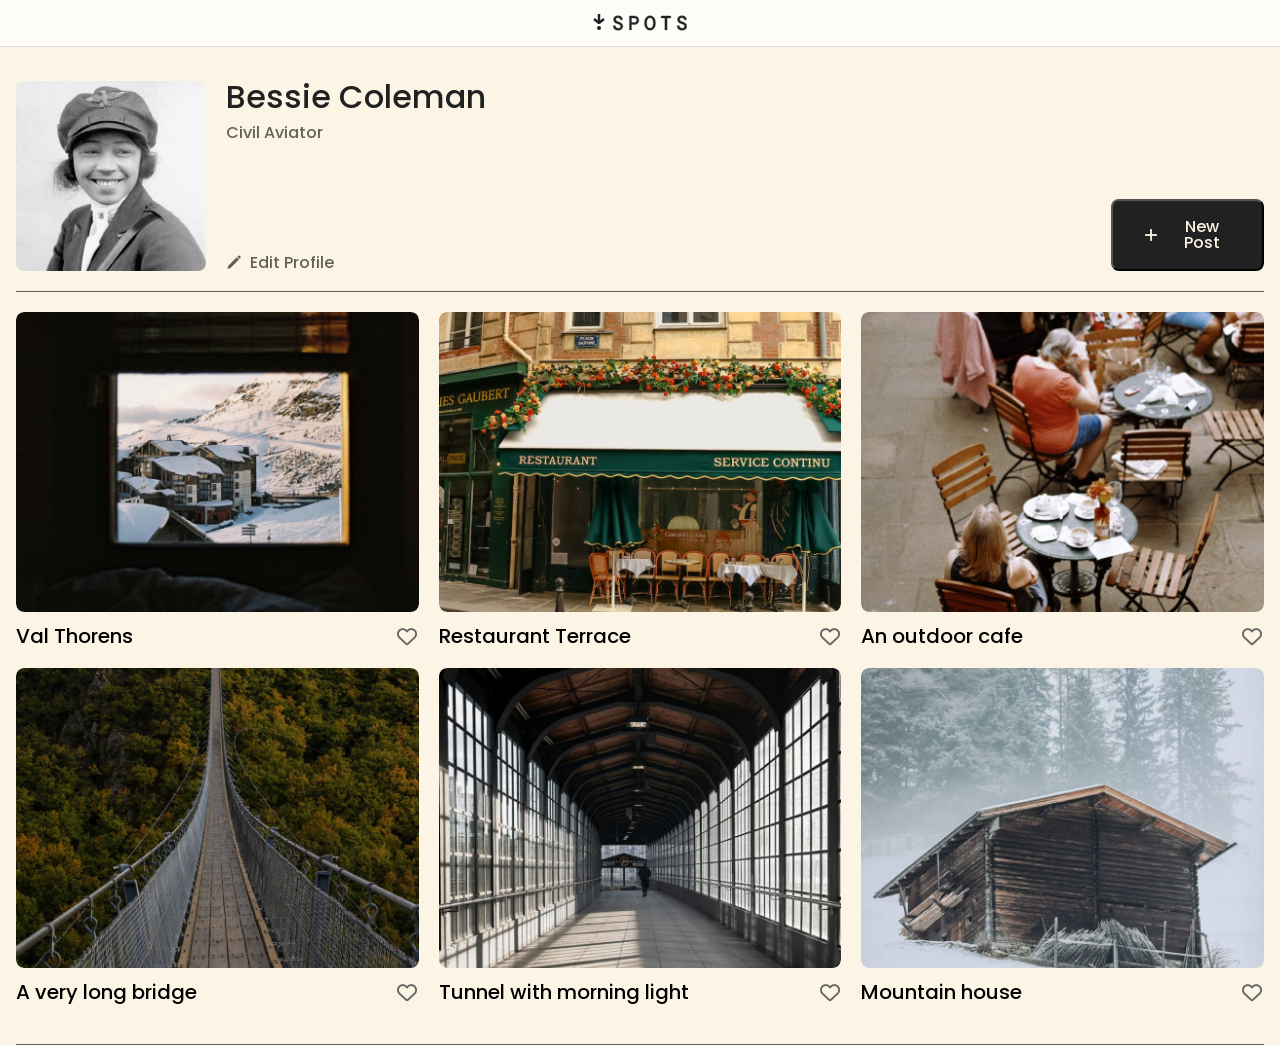
==== commit 2b634e23: "Circle17 spots app full code (#17) Co-authored-by: kiitycode <betosin99@gmail.com>" ====
--- a/index.html
+++ b/index.html
@@ -32,6 +32,7 @@
                         <h2 class="multiline-ellipsis">Bessie Coleman</h2>
                         <p class="multiline-ellipsis">Civil Aviator</p>
                     </div>
+
                     <!-- Edit profile link -->
                     <a class="edit-link" href="#" id="editProfileBtn">
                         <img src="./circle17icons/edit icon/edit icon.png" alt="Edit Icon">
@@ -43,144 +44,43 @@
                 <img src="./circle17icons/plus icon/plus sign.png" alt="Plus Icon">
                 <span>New Post</span>
             </button>
+        </div>
+
+        <div class="posts-container" id="postsContainer">
+            <!-- Posts will be inserted here by JavaScript -->
+        </div>
+    </main>
+
+    <!-- Edit Profile Modal -->
+    <div id="editProfileModal" class="modal">
+        <div class="modal-content">
+            <span class="close">&times;</span>
+            <h2>Edit Profile</h2>
+            <form id="profileForm">
+                <input type="text" id="name" placeholder="Name" value="Bessie Coleman">
+                <input type="text" id="title" placeholder="Title" value="Civil Aviator">
+                <input type="file" id="profileImage" accept="image/*">
+                <button type="submit">Save Changes</button>
+            </form>
+        </div>
+    </div>
+
+    <!-- Image Preview Modal -->
+    <div id="previewModal" class="modal">
+        <div class="modal-content preview-content">
+            <span class="close">&times;</span>
+            <img id="previewImage" src="" alt="Preview">
+            <h3 id="previewTitle"></h3>
+        </div>
+    </div>
+
+    <!-- New Post Modal -->
+    <div id="newPostModal" class="modal">
+        <div class="modal-content">
+            <span class="close">&times;</span>
         
       </div>
     </main>
-
-        <!-- This part needs to be deleted -->
-<section class="container">
-        <div class="posts-container">
-            <div class="post-card">
-                <div class="post-card-img">
-                    <img src="./CIRCLE 17 PICTURES/PICTURES/Mask group.png" alt="post-1" class="post-img">
-                </div>
-                <div class="title-container">
-                    <p class="post-name">Val Thorens</p>
-                    <button class="like-btn"><i class="fa-regular fa-heart like-btn"></i>
-</button>
-                </div>
-            </div>
-            <div class="post-card">
-                <div class="post-card-img">
-                    <img src="./CIRCLE 17 PICTURES/PICTURES/Restaurant terrace.png" alt="post-2" class="post-img">
-                </div>
-                <div class="title-container">
-                    <p class="post-name">Restaurant Terrace</p>
-                    <button class="like-btn"><i class="fa-regular fa-heart like-btn"></i>
-</button>
-                </div>
-            </div>
-            <div class="post-card">
-                <div class="post-card-img">
-                    <img src="./CIRCLE 17 PICTURES/PICTURES/An outdoor cafe.png" alt="post-3" class="post-img">
-                </div>
-                <div class="title-container">
-                    <p class="post-name">An outdoor cafe</p>
-                    <button class="like-btn"><i class="fa-regular fa-heart like-btn"></i>
-</button>
-                </div>
-            </div>
-            <div class="post-card">
-                <div class="post-card-img">
-                    <img src="./CIRCLE 17 PICTURES/PICTURES/A very long bridge.png" alt="post-4" class="post-img">
-                </div>
-                <div class="title-container">
-                    <p class="post-name">A very long bridge</p>
-                    <button class="like-btn"><i class="fa-regular fa-heart like-btn"></i>
-</button>
-                </div>
-            </div>
-            <div class="post-card">
-                <div class="post-card-img">
-                    <img src="./CIRCLE 17 PICTURES/PICTURES/Tunnel with morning light.png" alt="post-5" class="post-img">                
-                </div>
-                <div class="title-container">
-                    <p class="post-name">Tunnel with morning light</p>
-                    <button class="like-btn"><i class="fa-regular fa-heart like-btn"></i>
-</button>
-                </div>
-            </div>
-            <div class=post-card>
-                <div class="post-card-img">
-                    <img src="./CIRCLE 17 PICTURES/PICTURES/Mountain house.png" alt="post-6" class="post-img">
-                </div>
-                <div class="title-container">
-                    <p class="post-name">Mountain house</p>
-                    <button class="like-btn"><i class="fa-regular fa-heart like-btn"></i>
-</button>
-                </div>
-            </div>
-        </div>
-        <div class="post-card">
-          <div class="post-card-img">
-            <img
-              src="./CIRCLE 17 PICTURES/PICTURES/Restaurant terrace.png"
-              alt="post-2"
-              class="post-img"
-            />
-          </div>
-          <div class="title-container">
-            <p class="post-name">Restaurant Terrace</p>
-            <button class="like-btn"><i class="far fa-heart"></i></button>
-          </div>
-        </div>
-        <div class="post-card">
-          <div class="post-card-img">
-            <img
-              src="./CIRCLE 17 PICTURES/PICTURES/An outdoor cafe.png"
-              alt="post-3"
-              class="post-img"
-            />
-          </div>
-          <div class="title-container">
-            <p class="post-name">An outdoor cafe</p>
-            <button class="like-btn"><i class="far fa-heart"></i></button>
-          </div>
-        </div>
-        <div class="post-card">
-          <div class="post-card-img">
-            <img
-              src="./CIRCLE 17 PICTURES/PICTURES/A very long bridge.png"
-              alt="post-4"
-              class="post-img"
-            />
-          </div>
-          <div class="title-container">
-            <p class="post-name">A very long bridge</p>
-            <button class="like-btn"><i class="far fa-heart"></i></button>
-          </div>
-        </div>
-        <div class="post-card">
-          <div class="post-card-img">
-            <img
-              src="./CIRCLE 17 PICTURES/PICTURES/Tunnel with morning light.png"
-              alt="post-5"
-              class="post-img"
-            />
-          </div>
-          <div class="title-container">
-            <p class="post-name">Tunnel with morning light</p>
-            <button class="like-btn"><i class="far fa-heart"></i></button>
-          </div>
-        </div>
-        <div class="post-card">
-          <div class="post-card-img">
-            <img
-              src="./CIRCLE 17 PICTURES/PICTURES/Mountain house.png"
-              alt="post-6"
-              class="post-img"
-            />
-          </div>
-          <div class="title-container">
-            <p class="post-name">Mountain house</p>
-            <button class="like-btn"><i class="far fa-heart"></i></button>
-          </div>
-        </div>
-      </div>
-    </section>
-<!-- End of section to be deleted -->
-
-
 
         <!-- New Post Modal -->
     <div id="newPostModal" class="modal">
@@ -205,4 +105,6 @@
 
     <script src="./script.js"></script>
 </body>
+
 </html>
+
--- a/styles.css
+++ b/styles.css
@@ -1,117 +1,121 @@
+
+/* Body Styling */
 * {
-  margin: 0;
-  padding: 0;
-  box-sizing: border-box;
-}
-
-:root {
-  --common-font: "Poppins", sans-serif;
-}
-
-body {
-  background-color: rgba(252, 245, 229, 1);
-}
-
-.header {
-  margin-bottom: 34px;
-  background-color: rgba(255, 255, 255, 0.8);
-  border-bottom: 1px;
-}
-
-.header img {
-  display: block;
-  margin: auto;
-  padding: 10px 80px;
-}
-
-.container {
-  max-width: 1280px;
-  margin: 0 auto;
-  padding: 0 16px;
-}
-
-.profile-container {
-  padding-bottom: 20px;
-  display: flex;
-  justify-content: space-between;
-  border-bottom: 1px solid rgba(33, 33, 33, 0.7);
-}
-
-.profile-card {
-  display: flex;
-  gap: 20px;
-}
-
-.profile-img {
-  max-width: 190px;
-  max-height: 190px;
-  min-width: 80px;
-  min-height: 80px;
-}
-
-.profile-img img {
-  width: 100%;
-  height: 100%;
-  border-radius: 8px;
-}
-
-.profile-info {
-  display: flex;
-  flex-direction: column;
-  justify-content: space-between;
-}
-
-.profile-name {
-  display: flex;
-  flex-direction: column;
-  gap: 12px;
-  font-family: var(--common-font);
-}
-
-.profile-name h2 {
-  max-width: 350px;
-  font-weight: 500;
-  font-size: 32px;
-  line-height: 100%;
-  color: rgba(33, 33, 33, 1);
-}
-
-.profile-name p {
-  max-width: 350px;
-  font-weight: 500;
-  font-size: 16px;
-  line-height: 100%;
-  color: rgba(33, 33, 33, 0.7);
-}
-
-.multiline-ellipsis {
-  display: -webkit-box;
-  -webkit-line-lamp: 3;
-  -webkit-box-orient: vertical;
-  overflow: hidden;
-  text-overflow: ellipsis;
-}
-
-.edit-link {
-  display: flex;
-  gap: 8px;
-  opacity: 70%;
-  text-decoration: none;
-}
-
-.edit-link span {
-  font-family: var(--common-font);
-  font-weight: 500;
-  font-size: 16px;
-  line-height: 100%;
-  color: rgba(33, 33, 33, 1);
-}
-
-.edit-link:hover {
-  color: #000;
-  opacity: 100%;
-  transition: ease-in-out 0.2s;
-}
+            margin: 0;
+            padding: 0;
+            box-sizing: border-box;
+        }
+
+        :root {
+            --common-font: "Poppins", sans-serif;
+        }
+
+        body {
+            background-color: rgba(252, 245, 229, 1);
+            font-family: var(--common-font);
+        }
+
+        /* Header Styling */
+        .header {
+            margin-bottom: 34px;
+            background-color: rgba(255, 255, 255, 0.8);
+            border-bottom: 1px solid #ddd;
+        }
+
+        .header img {
+            display: block;
+            margin: auto;
+            padding: 10px 80px;
+        }
+
+    /* Profile Container styling */
+        .container {
+            max-width: 1280px;
+            margin: 0 auto;
+            padding: 0 16px;
+        }
+
+        .profile-container {
+            padding-bottom: 20px;
+            display: flex;
+            justify-content: space-between;
+            border-bottom: 1px solid rgba(33, 33, 33, 0.7);
+        }
+
+        .profile-card {
+            display: flex;
+            gap: 20px;
+        }
+
+        .profile-img {
+            max-width: 190px;
+            max-height: 190px;
+            min-width: 80px;
+            min-height: 80px;
+        }
+
+        .profile-img img {
+            width: 100%;
+            height: 100%;
+            border-radius: 8px;
+            object-fit: cover;
+        }
+
+        .profile-info {
+            display: flex;
+            flex-direction: column;
+            justify-content: space-between;
+        }
+
+        .profile-name {
+            display: flex;
+            flex-direction: column;
+            gap: 12px;
+        }
+
+        .profile-name h2 {
+            max-width: 350px;
+            font-weight: 500;
+            font-size: 32px;
+            line-height: 100%;
+            color: rgba(33, 33, 33, 1);
+        }
+
+        .profile-name p {
+            max-width: 350px;
+            font-weight: 500;
+            font-size: 16px;
+            line-height: 100%;
+            color: rgba(33, 33, 33, 0.7);
+        }
+
+        .multiline-ellipsis {
+            display: -webkit-box;
+            -webkit-line-clamp: 3;
+            -webkit-box-orient: vertical;
+            overflow: hidden;
+            text-overflow: ellipsis;
+        }
+
+        .edit-link {
+            display: flex;
+            gap: 8px;
+            opacity: 70%;
+            text-decoration: none;
+            align-items: center;
+        }
+
+        .edit-link span {
+            font-weight: 500;
+            font-size: 16px;
+            line-height: 100%;
+            color: rgba(33, 33, 33, 1);
+        }
+
+        .edit-link:hover {
+            opacity: 100%;
+            transition: ease-in-out 0.2s;
+        }
 
 .new-post-button {
   padding: 18px 24px 18px 32px;
@@ -146,6 +150,68 @@
   height: 12px;
 }
 
+/* Post Container Styling */
+        .posts-container {
+            padding: 20px 0 40px;
+            display: grid;
+            grid-template-columns: repeat(auto-fit, minmax(300px, 1fr));
+            gap: 20px;
+        }
+
+        .post-card {
+            display: flex;
+            flex-direction: column;
+            gap: 12px;
+        }
+
+        .post-card-img {
+            width: 100%;
+            height: 300px;
+            overflow: hidden;
+            border-radius: 8px;
+        }
+
+        .post-img {
+            width: 100%;
+            height: 100%;
+            object-fit: cover;
+            border-radius: 8px;
+            cursor: pointer;
+            transition: transform 0.3s;
+        }
+
+        .post-img:hover {
+            transform: scale(1.03);
+        }
+
+        .title-container {
+            display: flex;
+            justify-content: space-between;
+            align-items: center;
+        }
+
+        .post-name {
+            font-size: 20px;
+            font-weight: 500;
+        }
+
+        .like-btn {
+            background: none;
+            border: none;
+            cursor: pointer;
+            font-size: 20px;
+            color: #666;
+        }
+
+        .like-btn:hover {
+            color: #333;
+        }
+
+        .fa-heart.liked {
+            color: red;
+        }
+
+        /* Modal Styles */
 /* Main container */
 .posts-container {
   padding: 20px 0 40px;
@@ -309,10 +375,47 @@
             font-family: inherit;
         }
 
-        @media (max-width: 768px) {           
-            .modal-content {
+        .preview-content {
+            text-align: center;
+        }
+
+        .preview-content img {
+            max-width: 100%;
+            max-height: 60vh;
+            border-radius: 8px;
+            margin-bottom: 15px;
+        }
+
+        footer {
+            margin: 60px auto;
+            color: #666;
+            text-align: center;
+            font-size: 16px;
+            padding-bottom: 20px;
+        }
+
+        @media (max-width: 768px) {
+            .profile-container {
+                flex-direction: column;
+                gap: 20px;
+            }
+            
+            .profile-card {
+                flex-direction: column;
+                align-items: center;
+                text-align: center;
+            }
+            
+            .profile-info {
+                align-items: center;
+                gap: 20px;
+            }
+            
+            .posts-container {
+                grid-template-columns: 1fr;
+            }
+            
+          .modal-content {
                 margin: 20% auto;
                 width: 95%;
             }
-        }
-
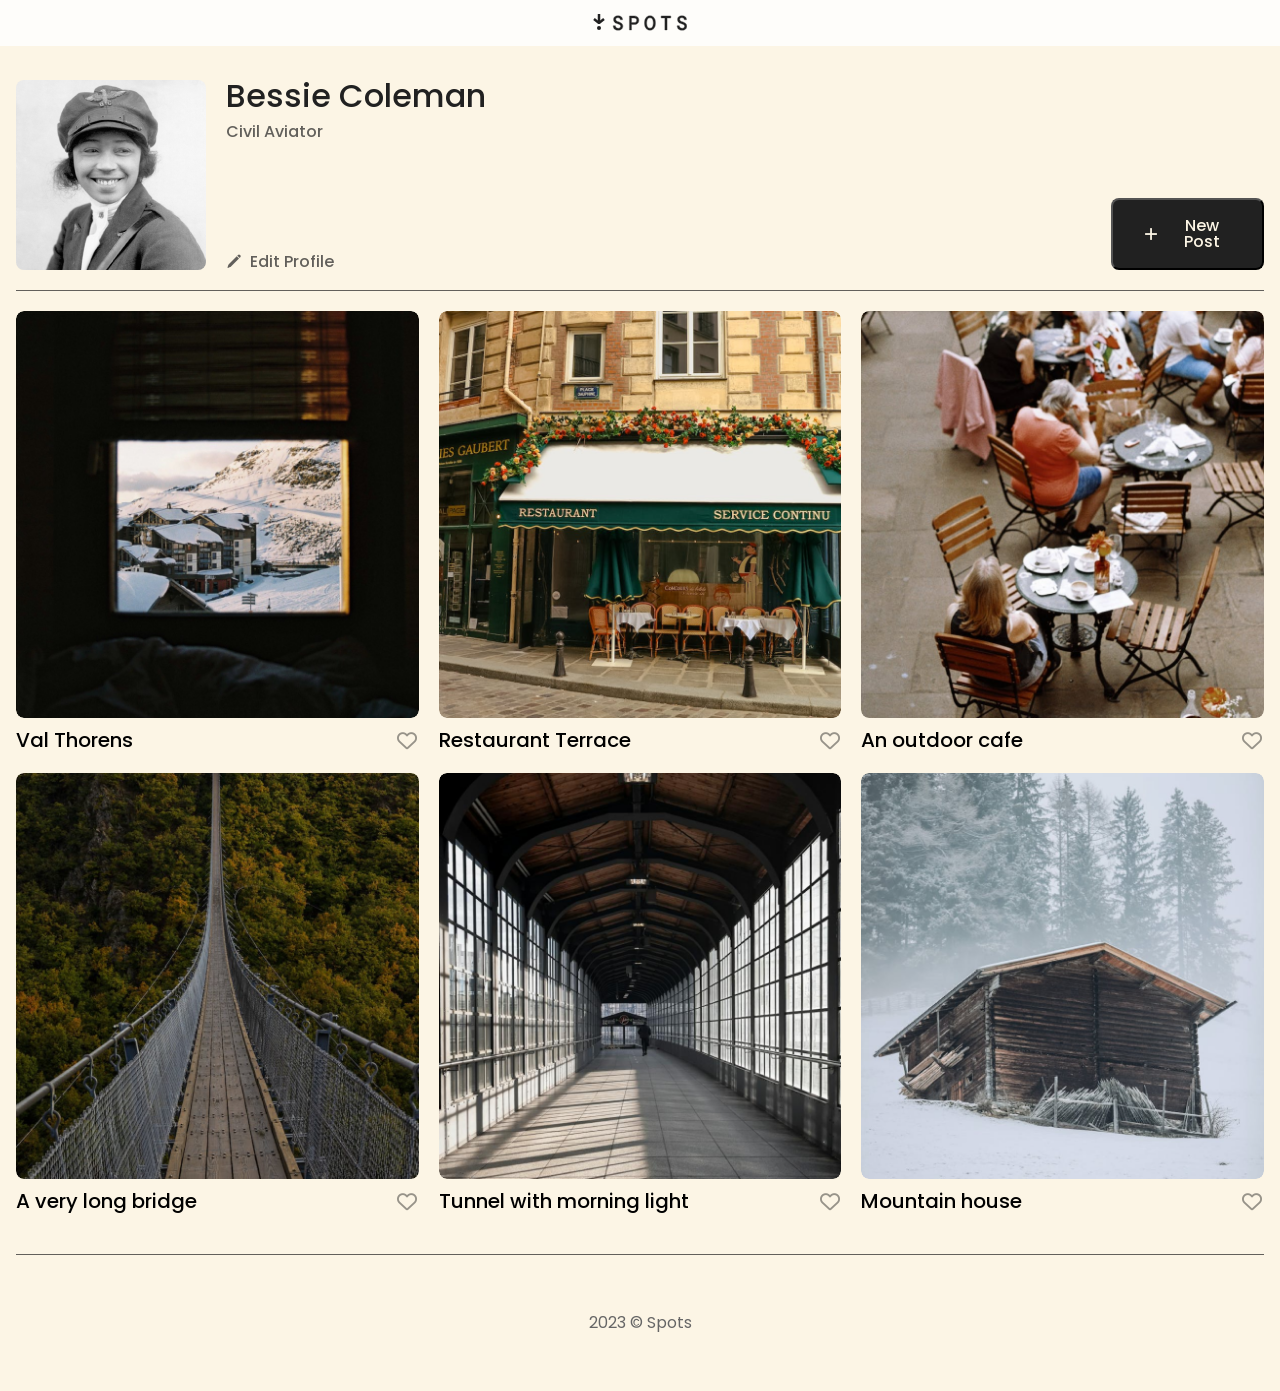
==== commit 4b136429: "added the validity constraints (#18) * first commit  * ui update  * media queries  * first commit  *" ====
--- a/index.html
+++ b/index.html
@@ -25,7 +25,7 @@
         <div class="profile-container">
             <div class="profile-card">
                 <div class="profile-img">
-                    <img src="./circle17icons/image icon(header)/image.png" alt="Profile Image">
+                    <img src="./circle17icons/image icon(header)/image.png" alt="Profile Image"/>
                 </div>
                 <div class="profile-info">
                     <div class="profile-name">
@@ -57,8 +57,8 @@
             <span class="close">&times;</span>
             <h2>Edit Profile</h2>
             <form id="profileForm">
-                <input type="text" id="name" placeholder="Name" value="Bessie Coleman">
-                <input type="text" id="title" placeholder="Title" value="Civil Aviator">
+                <input type="text" id="name" minlength="6" placeholder="Name" value="Bessie Coleman">
+                <input type="text" id="title" minlength="6" placeholder="Title" value="Civil Aviator">
                 <input type="file" id="profileImage" accept="image/*">
                 <button type="submit">Save Changes</button>
             </form>
@@ -78,28 +78,20 @@
     <div id="newPostModal" class="modal">
         <div class="modal-content">
             <span class="close">&times;</span>
-        
-      </div>
-    </main>
 
-        <!-- New Post Modal -->
-    <div id="newPostModal" class="modal">
-        <div class="modal-content">
-            <span class="close">&times;</span>
-
-            <!-- Create New Post -->
-            <h2>Create New Post</h2>
-            <form id="newPostForm">
-                <input type="file" id="postImage" accept="image/*" required>
-                <input type="text" id="postTitle" placeholder="Title" required>
-                <button type="submit">Create Post</button>
-            </form>
+    <!-- Create New Post -->
+        <h2>Create New Post</h2>
+        <form id="newPostForm">
+            <input type="file" id="postImage" accept="image/*" required>
+            <input type="text" id="postTitle" placeholder="Title" required>
+            <button type="submit">Create Post</button>
+        </form>
         </div>
     </div>
 
     <footer>
         <div class="footer">
-            <p>2025 &copy; Spots</p>
+            <p>2023 &copy; Spots</p>
         </div>
     </footer>
 
--- a/styles.css
+++ b/styles.css
@@ -1,121 +1,119 @@
-
-/* Body Styling */
-* {
-            margin: 0;
-            padding: 0;
-            box-sizing: border-box;
-        }
-
-        :root {
-            --common-font: "Poppins", sans-serif;
-        }
-
-        body {
-            background-color: rgba(252, 245, 229, 1);
-            font-family: var(--common-font);
-        }
-
-        /* Header Styling */
-        .header {
-            margin-bottom: 34px;
-            background-color: rgba(255, 255, 255, 0.8);
-            border-bottom: 1px solid #ddd;
-        }
-
-        .header img {
-            display: block;
-            margin: auto;
-            padding: 10px 80px;
-        }
-
-    /* Profile Container styling */
-        .container {
-            max-width: 1280px;
-            margin: 0 auto;
-            padding: 0 16px;
-        }
-
-        .profile-container {
-            padding-bottom: 20px;
-            display: flex;
-            justify-content: space-between;
-            border-bottom: 1px solid rgba(33, 33, 33, 0.7);
-        }
-
-        .profile-card {
-            display: flex;
-            gap: 20px;
-        }
-
-        .profile-img {
-            max-width: 190px;
-            max-height: 190px;
-            min-width: 80px;
-            min-height: 80px;
-        }
-
-        .profile-img img {
-            width: 100%;
-            height: 100%;
-            border-radius: 8px;
-            object-fit: cover;
-        }
-
-        .profile-info {
-            display: flex;
-            flex-direction: column;
-            justify-content: space-between;
-        }
-
-        .profile-name {
-            display: flex;
-            flex-direction: column;
-            gap: 12px;
-        }
-
-        .profile-name h2 {
-            max-width: 350px;
-            font-weight: 500;
-            font-size: 32px;
-            line-height: 100%;
-            color: rgba(33, 33, 33, 1);
-        }
-
-        .profile-name p {
-            max-width: 350px;
-            font-weight: 500;
-            font-size: 16px;
-            line-height: 100%;
-            color: rgba(33, 33, 33, 0.7);
-        }
-
-        .multiline-ellipsis {
-            display: -webkit-box;
-            -webkit-line-clamp: 3;
-            -webkit-box-orient: vertical;
-            overflow: hidden;
-            text-overflow: ellipsis;
-        }
-
-        .edit-link {
-            display: flex;
-            gap: 8px;
-            opacity: 70%;
-            text-decoration: none;
-            align-items: center;
-        }
-
-        .edit-link span {
-            font-weight: 500;
-            font-size: 16px;
-            line-height: 100%;
-            color: rgba(33, 33, 33, 1);
-        }
-
-        .edit-link:hover {
-            opacity: 100%;
-            transition: ease-in-out 0.2s;
-        }
+  /* Body Styling */
+  * {
+    margin: 0;
+    padding: 0;
+    box-sizing: border-box;
+    }
+
+  :root {
+    --common-font: "Poppins", sans-serif;
+  }
+
+  body {
+    background-color: rgba(252, 245, 229, 1);
+  }
+
+  /* Header Styling */
+  .header {
+    margin-bottom: 34px;
+    background-color: rgba(255, 255, 255, 0.8);
+    border-bottom: 1px;
+  }
+
+  .header img {
+    display: block;
+    margin: auto;
+    padding: 10px 80px;
+  }
+
+  /* Profile Container styling */
+  .container {
+    max-width: 1280px;
+    margin: 0 auto;
+    padding: 0 16px;
+  }
+
+  .profile-container {
+    padding-bottom: 20px;
+    display: flex;
+    justify-content: space-between;
+    border-bottom: 1px solid rgba(33, 33, 33, 0.7);
+  }
+
+  .profile-card {
+    display: flex;
+    gap: 20px;
+  }
+
+  .profile-img {
+    max-width: 190px;
+    max-height: 190px;
+    min-width: 80px;
+    min-height: 80px;
+  }
+
+  .profile-img img {
+    width: 100%;
+    height: 100%;
+    border-radius: 8px;
+  }
+
+  .profile-info {
+    display: flex;
+    flex-direction: column;
+    justify-content: space-between;
+  }
+
+  .profile-name {
+    display: flex;
+    flex-direction: column;
+    gap: 12px;
+    font-family: var(--common-font);
+  }
+
+  .profile-name h2 {
+    max-width: 350px;
+    font-weight: 500;
+    font-size: 32px;
+    line-height: 100%;
+    color: rgba(33, 33, 33, 1);
+  }
+
+  .profile-name p {
+    max-width: 350px;
+    font-weight: 500;
+    font-size: 16px;
+    line-height: 100%;
+    color: rgba(33, 33, 33, 0.7);
+  }
+
+  .multiline-ellipsis {
+    display: -webkit-box;
+    -webkit-line-clamp: 3;
+    -webkit-box-orient: vertical;
+    overflow: hidden;
+    text-overflow: ellipsis;
+  }
+
+  .edit-link {
+    display: flex;
+    gap: 8px;
+    opacity: 70%;
+    text-decoration: none;
+  }
+
+  .edit-link span {
+    font-weight: 500;
+    font-size: 16px;
+    line-height: 100%;
+    color: rgba(33, 33, 33, 1);
+    font-family: var(--common-font);
+  }
+
+  .edit-link:hover {
+    opacity: 100%;
+    transition: ease-in-out 0.2s;
+  }
 
 .new-post-button {
   padding: 18px 24px 18px 32px;
@@ -151,77 +149,23 @@
 }
 
 /* Post Container Styling */
-        .posts-container {
-            padding: 20px 0 40px;
-            display: grid;
-            grid-template-columns: repeat(auto-fit, minmax(300px, 1fr));
-            gap: 20px;
-        }
-
-        .post-card {
-            display: flex;
-            flex-direction: column;
-            gap: 12px;
-        }
-
-        .post-card-img {
-            width: 100%;
-            height: 300px;
-            overflow: hidden;
-            border-radius: 8px;
-        }
-
-        .post-img {
-            width: 100%;
-            height: 100%;
-            object-fit: cover;
-            border-radius: 8px;
-            cursor: pointer;
-            transition: transform 0.3s;
-        }
-
-        .post-img:hover {
-            transform: scale(1.03);
-        }
-
-        .title-container {
-            display: flex;
-            justify-content: space-between;
-            align-items: center;
-        }
-
-        .post-name {
-            font-size: 20px;
-            font-weight: 500;
-        }
-
-        .like-btn {
-            background: none;
-            border: none;
-            cursor: pointer;
-            font-size: 20px;
-            color: #666;
-        }
-
-        .like-btn:hover {
-            color: #333;
-        }
-
-        .fa-heart.liked {
-            color: red;
-        }
-
-        /* Modal Styles */
-/* Main container */
 .posts-container {
   padding: 20px 0 40px;
   display: grid;
   grid-template-columns: repeat(auto-fit, minmax(300px, 1fr));
+  gap: 20px;
   border-bottom: 1px solid rgba(33, 33, 33, 0.7);
-  gap: 20px;
-}
-
-.post-img {
+}
+
+.post-card {
+  display: flex;
+  flex-direction: column;
+  gap: 12px;
+}
+
+.post-card-img {
+  width: 100%;
+  overflow: hidden;
   border-radius: 8px;
 }
 
@@ -229,32 +173,42 @@
   width: 100%;
   height: 100%;
   border-radius: 8px;
+  cursor: pointer;
+  transition: transform 0.3s;
+}
+
+.post-img:hover {
+  transform: scale(1.03);
 }
 
 .title-container {
   display: flex;
   justify-content: space-between;
-  gap: 12px;
+}
+
+.post-name {
+  font-size: 20px;
+  font-weight: 500;
+  font-family: var(--common-font);
+  line-height: 100%;
 }
 
 .like-btn {
   width: 23px;
-  height: 20px;
-  align-self: center; /* removed the opacity feature to make it stay red after it has been clicked */
+  font-size: 20px;
+  background: none;
   border: none;
-  background: none;
-  font-size: 20px;
+  align-self: center;
+  cursor: pointer;
+  color: rgba(0, 0, 0, 0.4);
 }
 
 .like-btn:hover {
-  opacity: 100%;
-}
-
-.post-name {
-  font-family: var(--common-font);
-  font-size: 20px;
-  font-weight: 500;
-  line-height: 120%;
+ color: rgba(0, 0, 0, 1);
+}
+
+.fa-heart.liked {
+  color: red;
 }
 
 /* Footer styling */
@@ -268,8 +222,82 @@
   line-height: 100%;
 }
 
+/* Modal styling*/
+.modal {
+  display: none;
+  position: fixed;
+  z-index: 100;
+  left: 0;
+  top: 0;
+  width: 100%;
+  height: 100%;
+  background-color: rgba(0,0,0,0.7);
+}
+
+.modal-content {
+  background-color: #fcf5e5;
+  margin: 10% auto;
+  padding: 25px;
+  border-radius: 8px;
+  width: 90%;
+  max-width: 500px;
+  position: relative;
+}
+
+.close {
+  position: absolute;
+  right: 20px;
+  top: 15px;
+  font-size: 28px;
+  font-weight: bold;
+  color: #aaa;
+  cursor: pointer;
+}
+
+.close:hover {
+  color: #333;
+}
+
+.modal h2 {
+  margin-bottom: 20px;
+  color: #212121;
+}
+
+.modal form {
+  display: flex;
+  flex-direction: column;
+  gap: 15px;
+}
+
+.modal input {
+  padding: 12px;
+  border: 1px solid #ddd;
+  border-radius: 4px;
+  font-family: inherit;
+}
+
+.modal button[type="submit"] {
+  padding: 12px;
+  background-color: #212121;
+  color: white;
+  border: none;
+  border-radius: 4px;
+  cursor: pointer;
+  font-family: inherit;
+}
+
+.preview-content {
+  text-align: center;
+}
+
+.preview-content img {
+  max-width: 100%;
+  max-height: 60vh;
+  border-radius: 8px;
+  margin-bottom: 15px;
+}
+
 /* media queries for mobile responsiveness */
-
 @media screen and (max-width: 560px) {
   .profile-container {
     flex-direction: column;
@@ -305,117 +333,38 @@
   .posts-container {
     grid-template-columns: 1fr;
   }
-
   .post-name {
     font-size: 16px;
   }
-}
-
-/* Modal Styles */
-        .modal {
-            display: none;
-            position: fixed;
-            z-index: 100;
-            left: 0;
-            top: 0;
-            width: 100%;
-            height: 100%;
-            background-color: rgba(0,0,0,0.7);
-        }
-
-        .modal-content {
-            background-color: #fcf5e5;
-            margin: 10% auto;
-            padding: 25px;
-            border-radius: 8px;
-            width: 90%;
-            max-width: 500px;
-            position: relative;
-        }
-
-        .close {
-            position: absolute;
-            right: 20px;
-            top: 15px;
-            font-size: 28px;
-            font-weight: bold;
-            color: #aaa;
-            cursor: pointer;
-        }
-
-        .close:hover {
-            color: #333;
-        }
-
-        .modal h2 {
-            margin-bottom: 20px;
-            color: #212121;
-        }
-
-        .modal form {
-            display: flex;
-            flex-direction: column;
-            gap: 15px;
-        }
-
-        .modal input {
-            padding: 12px;
-            border: 1px solid #ddd;
-            border-radius: 4px;
-            font-family: inherit;
-        }
-
-        .modal button[type="submit"] {
-            padding: 12px;
-            background-color: #212121;
-            color: white;
-            border: none;
-            border-radius: 4px;
-            cursor: pointer;
-            font-family: inherit;
-        }
-
-        .preview-content {
-            text-align: center;
-        }
-
-        .preview-content img {
-            max-width: 100%;
-            max-height: 60vh;
-            border-radius: 8px;
-            margin-bottom: 15px;
-        }
-
-        footer {
-            margin: 60px auto;
-            color: #666;
-            text-align: center;
-            font-size: 16px;
-            padding-bottom: 20px;
-        }
-
-        @media (max-width: 768px) {
-            .profile-container {
-                flex-direction: column;
-                gap: 20px;
-            }
+  .modal-content {
+    margin: 20% auto;
+    width: 95%;
+  }
+}
+
+/* @media (max-width: 768px) {
+  .profile-container {
+    flex-direction: column;
+    gap: 20px;
+  }
             
-            .profile-card {
-                flex-direction: column;
-                align-items: center;
-                text-align: center;
-            }
+  .profile-card {
+    flex-direction: column;
+    align-items: center;
+    text-align: center;
+  }
             
-            .profile-info {
-                align-items: center;
-                gap: 20px;
-            }
+  .profile-info {
+    align-items: center;
+    gap: 20px;
+  }
             
-            .posts-container {
-                grid-template-columns: 1fr;
-            }
+  .posts-container {
+    grid-template-columns: 1fr;
+  }
             
-          .modal-content {
-                margin: 20% auto;
-                width: 95%;
-            }
+  .modal-content {
+    margin: 20% auto;
+    width: 95%;
+  }
+} */
